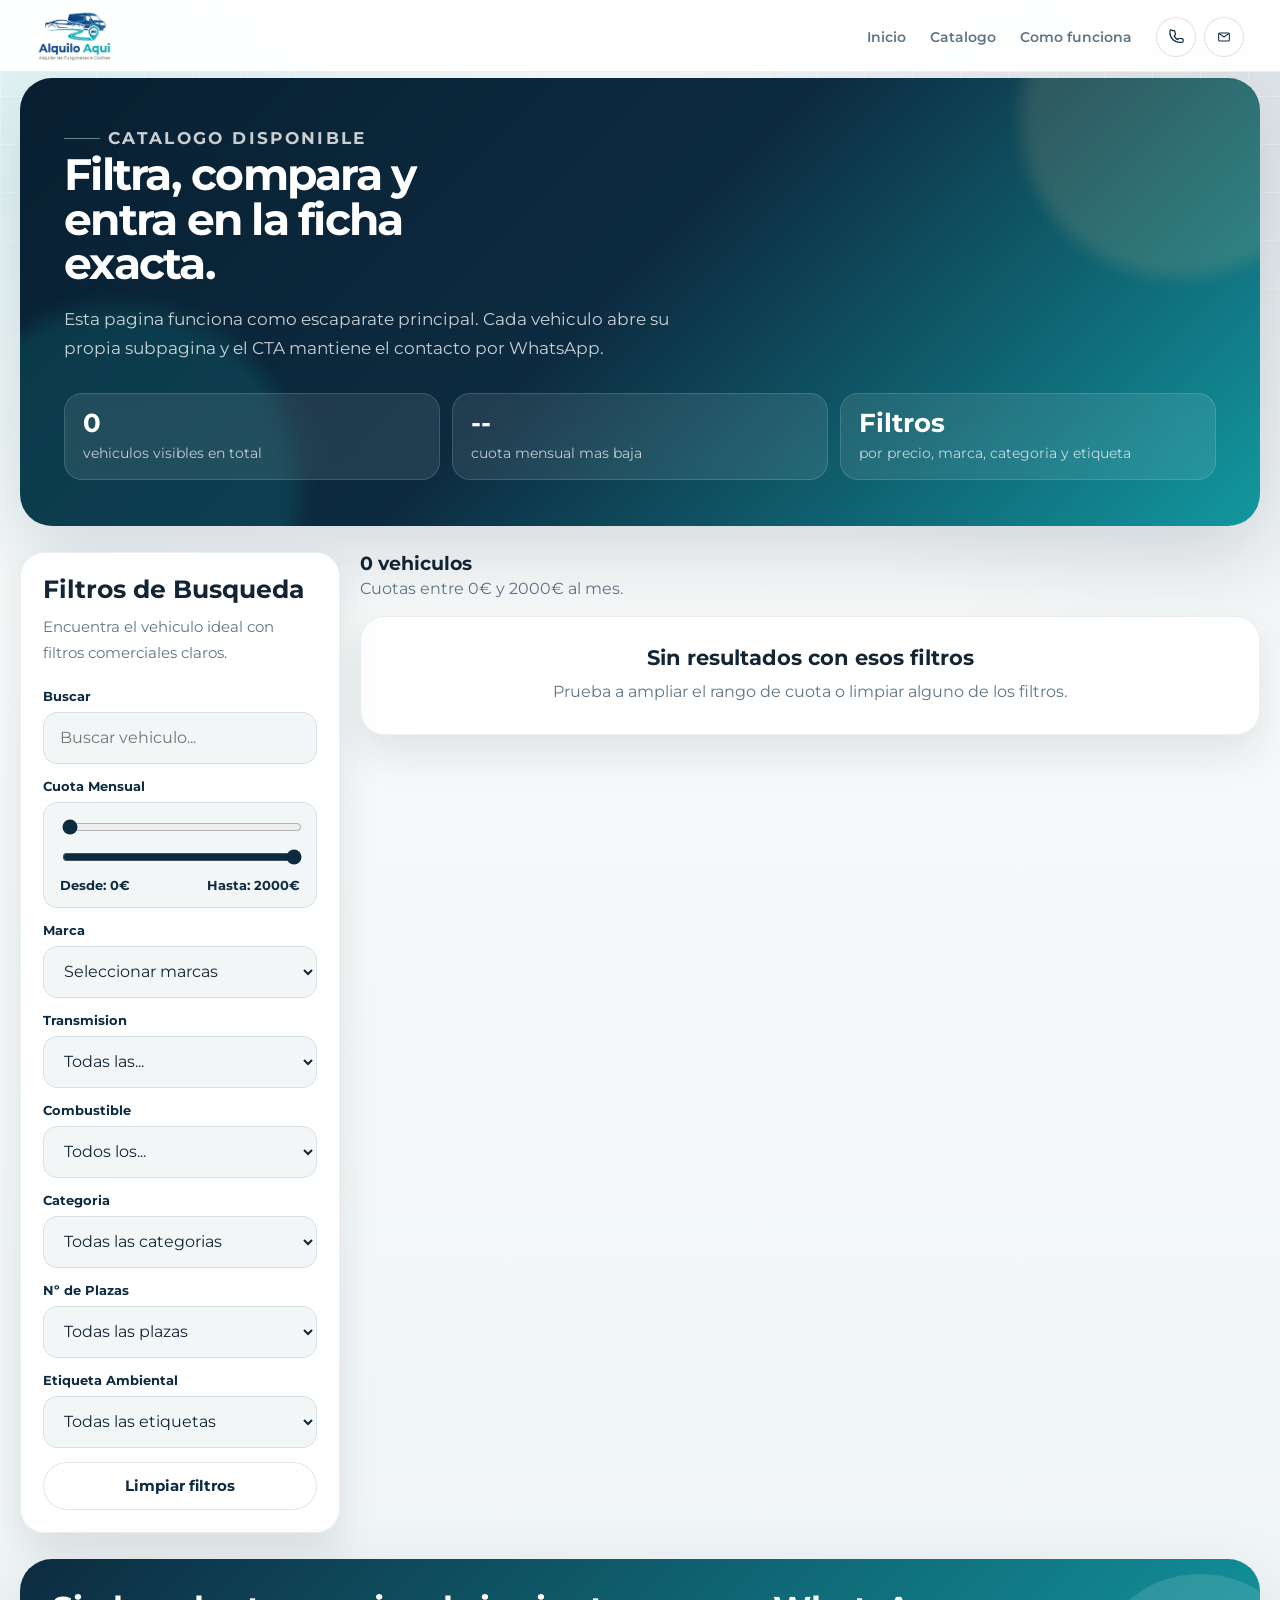
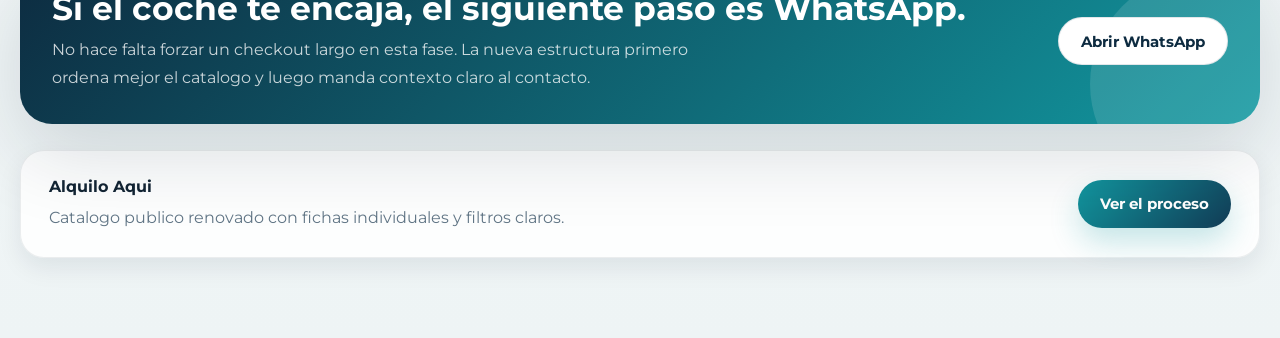
==== catalogo/index.html @ e092dba5 "Update public catalog and management filters" ====
<!DOCTYPE html>
<html lang="es">
<head>
  <meta charset="UTF-8">
  <meta name="viewport" content="width=device-width, initial-scale=1.0">
  <title>Catalogo | Alquilo Aqui</title>
  <meta
    name="description"
    content="Explora el catalogo de coches y furgonetas de Alquilo Aqui. Filtra por cuota mensual, marca, transmision, combustible, categoria, plazas y etiqueta ambiental."
  >
  <link rel="preconnect" href="https://fonts.googleapis.com">
  <link rel="preconnect" href="https://fonts.gstatic.com" crossorigin>
  <link
    href="https://fonts.googleapis.com/css2?family=Montserrat:wght@400;500;600;700;800&display=swap"
    rel="stylesheet"
  >
  <link rel="stylesheet" href="../public.css?v=20260427-model1">
  <script src="../config.js" defer></script>
  <script src="../public.js?v=20260427-model1" defer></script>
</head>
<body data-page="catalog" data-root-prefix="../">
  <div class="site-shell">
    <header class="topbar">
      <a class="brand" href="../" aria-label="Ir al inicio de Alquilo Aqui">
        <img src="../assets/logo-alquilo-aqui-transparent.png" alt="Alquilo Aqui">
      </a>

      <nav class="desktop-nav" aria-label="Navegacion principal">
        <a href="../">Inicio</a>
        <a href="../catalogo/">Catalogo</a>
        <a href="../como-funciona/">Como funciona</a>
      </nav>

      <div class="header-actions">
        <a class="icon-button" href="https://wa.me/34604982625" data-phone-generic target="_blank" rel="noreferrer" aria-label="Abrir WhatsApp">
          <svg viewBox="0 0 24 24" aria-hidden="true" fill="none">
            <path d="M7.2 3.5h2.3c.4 0 .8.3.9.7l.9 4c.1.4 0 .8-.3 1.1l-1.5 1.5a14.5 14.5 0 0 0 4.7 4.7l1.5-1.5c.3-.3.7-.4 1.1-.3l4 .9c.4.1.7.5.7.9v2.3c0 .5-.4 1-.9 1.1-.9.1-1.8.2-2.6.2C10.5 20.1 3.9 13.5 3.9 5.9c0-.9.1-1.7.2-2.6.1-.5.6-.9 1.1-.9Z" stroke="currentColor" stroke-width="1.6" stroke-linecap="round" stroke-linejoin="round"></path>
          </svg>
        </a>
        <a class="header-email" href="mailto:contacto@alquiloaqui.es" aria-label="Enviar email">
          <svg viewBox="0 0 24 24" aria-hidden="true" fill="none">
            <path d="M4 7.5A1.5 1.5 0 0 1 5.5 6h13A1.5 1.5 0 0 1 20 7.5v9A1.5 1.5 0 0 1 18.5 18h-13A1.5 1.5 0 0 1 4 16.5v-9Z" stroke="currentColor" stroke-width="1.6"></path>
            <path d="m5 7 7 5 7-5" stroke="currentColor" stroke-width="1.6" stroke-linecap="round" stroke-linejoin="round"></path>
          </svg>
        </a>
      </div>

      <button
        class="menu-toggle"
        type="button"
        data-menu-toggle
        aria-expanded="false"
        aria-controls="mobileMenu"
        aria-label="Abrir menu"
      >
        <span></span>
        <span></span>
        <span></span>
      </button>
    </header>

    <div class="mobile-nav" id="mobileMenu" data-menu-panel hidden>
      <div class="mobile-nav-panel">
        <div class="mobile-nav-head">
          <img src="../assets/logo-alquilo-aqui-transparent.png" alt="Alquilo Aqui">
          <button class="mobile-nav-close" type="button" data-menu-close aria-label="Cerrar menu">
            &times;
          </button>
        </div>
        <a href="../" data-menu-close>Inicio</a>
        <a href="../catalogo/" data-menu-close>Catalogo</a>
        <a href="../como-funciona/" data-menu-close>Como funciona</a>
        <a class="button primary" href="mailto:contacto@alquiloaqui.es">Escribir email</a>
      </div>
    </div>

    <main>
      <section class="page-hero">
        <div class="page-hero-copy">
          <p class="eyebrow">Catalogo disponible</p>
          <h1>Filtra, compara y entra en la ficha exacta.</h1>
          <p>
            Esta pagina funciona como escaparate principal. Cada vehiculo abre su
            propia subpagina y el CTA mantiene el contacto por WhatsApp.
          </p>

          <div class="page-hero-stats">
            <div class="stat-card">
              <strong data-fleet-count>0</strong>
              <span>vehiculos visibles en total</span>
            </div>
            <div class="stat-card">
              <strong data-min-price>--</strong>
              <span>cuota mensual mas baja</span>
            </div>
            <div class="stat-card">
              <strong>Filtros</strong>
              <span>por precio, marca, categoria y etiqueta</span>
            </div>
          </div>
        </div>
      </section>

      <section class="section">
        <div class="catalog-layout">
          <aside class="filter-card">
            <h2>Filtros de Busqueda</h2>
            <p>Encuentra el vehiculo ideal con filtros comerciales claros.</p>

            <form class="filter-form" onsubmit="return false;">
              <label class="field">
                <span>Buscar</span>
                <input id="catalogSearch" type="search" placeholder="Buscar vehiculo...">
              </label>

              <label class="field">
                <span>Cuota Mensual</span>
                <div class="price-range-card">
                  <input id="catalogMinPrice" type="range">
                  <input id="catalogMaxPrice" type="range">
                  <div class="price-range-values">
                    <span>Desde: <strong id="catalogMinPriceLabel">0€</strong></span>
                    <span>Hasta: <strong id="catalogMaxPriceLabel">0€</strong></span>
                  </div>
                </div>
              </label>

              <label class="field">
                <span>Marca</span>
                <select id="catalogBrand"></select>
              </label>

              <label class="field">
                <span>Transmision</span>
                <select id="catalogTransmission"></select>
              </label>

              <label class="field">
                <span>Combustible</span>
                <select id="catalogFuel"></select>
              </label>

              <label class="field">
                <span>Categoria</span>
                <select id="catalogCategory"></select>
              </label>

              <label class="field">
                <span>Nº de Plazas</span>
                <select id="catalogPassengers"></select>
              </label>

              <label class="field">
                <span>Etiqueta Ambiental</span>
                <select id="catalogEnvironmentalTag"></select>
              </label>

              <button class="button secondary full" id="catalogReset" type="button">
                Limpiar filtros
              </button>
            </form>
          </aside>

          <div>
            <div class="results-head">
              <div>
                <strong id="catalogCount">0 vehiculos</strong>
                <p id="catalogMeta">Ajusta el rango de cuota y combina filtros para afinar la busqueda.</p>
              </div>
            </div>

            <div class="vehicle-grid" id="catalogGrid" aria-live="polite"></div>

            <div class="empty-panel is-hidden" id="catalogEmpty">
              <h3>Sin resultados con esos filtros</h3>
              <p>Prueba a ampliar el rango de cuota o limpiar alguno de los filtros.</p>
            </div>
          </div>
        </div>
      </section>

      <section class="section">
        <div class="cta-banner">
          <div class="cta-banner-content">
            <div>
              <h2>Si el coche te encaja, el siguiente paso es WhatsApp.</h2>
              <p>
                No hace falta forzar un checkout largo en esta fase. La nueva estructura
                primero ordena mejor el catalogo y luego manda contexto claro al contacto.
              </p>
            </div>
            <a class="button secondary" href="https://wa.me/34604982625" data-whatsapp-generic target="_blank" rel="noreferrer">
              Abrir WhatsApp
            </a>
          </div>
        </div>
      </section>
    </main>

    <footer class="site-footer">
      <div>
        <strong>Alquilo Aqui</strong>
        <p>Catalogo publico renovado con fichas individuales y filtros claros.</p>
      </div>
      <a class="button primary" href="../como-funciona/">Ver el proceso</a>
    </footer>
  </div>
</body>
</html>
---- public.css ----
:root {
  --navy-950: #081f31;
  --navy-900: #0d2b40;
  --navy-800: #123b55;
  --teal-600: #1298a0;
  --teal-500: #17b4b2;
  --teal-100: #dbf4f3;
  --gold-300: #f0cc8f;
  --sand-100: #f6f3eb;
  --surface: #ffffff;
  --surface-muted: #f2f6f7;
  --line: #d7e1e6;
  --text: #132534;
  --muted: #607585;
  --success: #2f9f65;
  --warning: #b17c2d;
  --danger: #c5624f;
  --shadow-lg: 0 30px 80px rgba(8, 31, 49, 0.14);
  --shadow-md: 0 18px 42px rgba(8, 31, 49, 0.1);
  --shadow-sm: 0 10px 24px rgba(8, 31, 49, 0.08);
  --radius-xl: 32px;
  --radius-lg: 24px;
  --radius-md: 18px;
  --radius-sm: 14px;
  --content-width: min(1240px, calc(100% - 32px));
}

* {
  box-sizing: border-box;
}

html {
  scroll-behavior: smooth;
}

body {
  margin: 0;
  min-height: 100vh;
  font-family: "Montserrat", sans-serif;
  color: var(--text);
  background:
    radial-gradient(circle at top left, rgba(23, 180, 178, 0.14), transparent 26%),
    radial-gradient(circle at top right, rgba(18, 59, 85, 0.14), transparent 30%),
    linear-gradient(180deg, #fbfcfc 0%, #eef4f5 100%);
}

body::before {
  position: fixed;
  inset: 0;
  z-index: -1;
  background-image:
    linear-gradient(rgba(255, 255, 255, 0.55) 1px, transparent 1px),
    linear-gradient(90deg, rgba(255, 255, 255, 0.55) 1px, transparent 1px);
  background-size: 48px 48px;
  content: "";
  mask-image: linear-gradient(to bottom, rgba(0, 0, 0, 0.7), transparent 94%);
}

body.menu-open {
  overflow: hidden;
}

a {
  color: inherit;
  text-decoration: none;
}

button,
input,
select,
textarea {
  font: inherit;
}

button {
  border: 0;
  cursor: pointer;
}

img {
  display: block;
  max-width: 100%;
}

.is-hidden,
[hidden] {
  display: none !important;
}

.sr-only {
  position: absolute;
  width: 1px;
  height: 1px;
  padding: 0;
  margin: -1px;
  overflow: hidden;
  clip: rect(0, 0, 0, 0);
  white-space: nowrap;
  border: 0;
}

.site-shell {
  width: var(--content-width);
  margin: 0 auto;
  padding: 78px 0 80px;
}

.topbar {
  position: fixed;
  top: 0;
  left: 0;
  right: 0;
  z-index: 30;
  display: flex;
  align-items: center;
  justify-content: space-between;
  gap: 14px;
  width: 100%;
  margin: 0;
  padding: 10px max(16px, calc((100vw - 1240px) / 2 + 16px)) 8px;
  border-bottom: 1px solid rgba(19, 37, 52, 0.08);
  border-radius: 0;
  background: rgba(255, 255, 255, 0.96);
  box-shadow: none;
  backdrop-filter: blur(10px);
  -webkit-backdrop-filter: blur(10px);
}

.brand {
  display: inline-flex;
  align-items: center;
  min-width: 0;
}

.brand img {
  width: clamp(74px, 6vw, 86px);
  height: auto;
}

.desktop-nav {
  display: flex;
  align-items: center;
  gap: 4px;
  margin-left: auto;
}

.desktop-nav a,
.mobile-nav a {
  padding: 8px 10px;
  border-radius: 14px;
  color: var(--muted);
  font-size: 0.88rem;
  font-weight: 600;
  transition: background-color 180ms ease, color 180ms ease, transform 180ms ease;
}

.desktop-nav a:hover,
.desktop-nav a:focus-visible {
  color: var(--navy-900);
  background: transparent;
  transform: none;
}

.mobile-nav a:hover,
.mobile-nav a:focus-visible {
  color: var(--navy-900);
  background: rgba(19, 59, 85, 0.08);
  transform: translateY(-1px);
}

.header-actions {
  display: flex;
  align-items: center;
  gap: 8px;
}

.topbar .button {
  min-height: 40px;
  padding: 0 16px;
  font-size: 0.88rem;
}

.icon-button,
.header-email {
  display: inline-flex;
  align-items: center;
  justify-content: center;
  min-height: 40px;
  border: 1px solid rgba(19, 37, 52, 0.12);
  border-radius: 999px;
  color: var(--navy-900);
  background: #ffffff;
  transition: transform 180ms ease, border-color 180ms ease, background-color 180ms ease;
}

.icon-button:hover,
.icon-button:focus-visible,
.header-email:hover,
.header-email:focus-visible {
  transform: translateY(-1px);
  border-color: rgba(19, 37, 52, 0.18);
}

.icon-button {
  width: 40px;
  min-width: 40px;
  padding: 0;
}

.icon-button svg {
  width: 18px;
  height: 18px;
}

.header-email {
  width: 40px;
  min-width: 40px;
  padding: 0;
}

.header-email svg {
  width: 16px;
  height: 16px;
  flex-shrink: 0;
}

.menu-toggle {
  display: none;
  align-items: center;
  justify-content: center;
  width: 50px;
  height: 50px;
  border: 1px solid rgba(19, 37, 52, 0.12);
  border-radius: 14px;
  background: #ffffff;
  color: #ffffff;
  box-shadow: none;
}

.menu-toggle span {
  display: block;
  width: 18px;
  height: 2px;
  margin: 2px 0;
  border-radius: 999px;
  background: var(--navy-900);
}

.mobile-nav {
  position: fixed;
  inset: 0;
  z-index: 50;
  background: rgba(8, 31, 49, 0.45);
}

.mobile-nav-panel {
  display: grid;
  align-content: start;
  gap: 16px;
  width: min(360px, calc(100% - 20px));
  height: 100%;
  margin-left: auto;
  padding: 24px;
  background: linear-gradient(180deg, #ffffff 0%, #edf5f6 100%);
  box-shadow: -28px 0 60px rgba(8, 31, 49, 0.18);
}

.mobile-nav-head {
  display: flex;
  align-items: center;
  justify-content: space-between;
  gap: 12px;
}

.mobile-nav-head img {
  width: min(180px, 100%);
}

.mobile-nav-close {
  width: 44px;
  height: 44px;
  border-radius: 50%;
  background: rgba(18, 59, 85, 0.08);
  font-size: 1.35rem;
}

.button {
  display: inline-flex;
  align-items: center;
  justify-content: center;
  gap: 10px;
  min-height: 48px;
  padding: 0 22px;
  border-radius: 999px;
  font-size: 0.95rem;
  font-weight: 700;
  transition: transform 180ms ease, box-shadow 180ms ease, background-color 180ms ease, border-color 180ms ease;
}

.button:hover,
.button:focus-visible {
  transform: translateY(-1px);
}

.button.primary {
  color: #ffffff;
  background: linear-gradient(135deg, var(--teal-600), var(--navy-800));
  box-shadow: 0 14px 30px rgba(18, 152, 160, 0.24);
}

.button.secondary {
  color: var(--navy-900);
  border: 1px solid rgba(18, 59, 85, 0.12);
  background: #ffffff;
}

.button.ghost {
  color: var(--navy-900);
  background: rgba(18, 59, 85, 0.06);
}

.button.full {
  width: 100%;
}

.home-intro,
.home-showcase,
.home-available,
.home-how {
  margin-top: 24px;
}

.home-intro {
  overflow: hidden;
  border-radius: 34px;
  background: linear-gradient(180deg, #0d446b 0%, #13779f 100%);
  box-shadow: var(--shadow-lg);
}

.home-intro-inner {
  display: grid;
  justify-items: center;
  gap: 18px;
  padding: 54px 28px 48px;
  text-align: center;
}

.home-intro-badge,
.home-intro-pill,
.home-showcase-price span,
.home-showcase-price small,
.home-available-summary span,
.home-available-card-price span,
.home-available-card-badge,
.home-available-card-type {
  display: inline-flex;
  align-items: center;
  justify-content: center;
  border-radius: 999px;
  font-weight: 700;
}

.home-intro-badge {
  min-height: 34px;
  padding: 0 14px;
  color: rgba(255, 255, 255, 0.94);
  font-size: 0.88rem;
  background: rgba(255, 255, 255, 0.12);
  border: 1px solid rgba(255, 255, 255, 0.16);
}

.home-intro h1 {
  max-width: 14ch;
  margin: 0;
  color: #ffffff;
  font-size: clamp(2.9rem, 5vw, 4.85rem);
  line-height: 0.98;
  letter-spacing: -0.05em;
}

.home-intro h1 span {
  display: block;
  color: #15add6;
}

.home-intro-pills {
  display: flex;
  flex-wrap: wrap;
  justify-content: center;
  gap: 12px;
}

.home-intro-pill {
  min-height: 38px;
  padding: 0 16px;
  color: rgba(255, 255, 255, 0.92);
  font-size: 0.88rem;
  background: rgba(255, 255, 255, 0.08);
  border: 1px solid rgba(255, 255, 255, 0.14);
}

.home-intro p {
  max-width: 64ch;
  margin: 0;
  color: rgba(255, 255, 255, 0.84);
  line-height: 1.7;
}

.home-showcase {
  position: relative;
  overflow: hidden;
  padding: 44px 70px 34px;
  border-radius: 34px;
  background: linear-gradient(180deg, #0f6689 0%, #1794bf 100%);
  box-shadow: var(--shadow-lg);
}

.home-showcase-track {
  display: grid;
  grid-template-columns: repeat(5, minmax(0, 1fr));
  align-items: end;
  gap: 18px;
}

.home-showcase-slide {
  display: grid;
  justify-items: center;
  gap: 12px;
  padding: 0;
  color: rgba(255, 255, 255, 0.56);
  background: transparent;
  transition: transform 220ms ease, opacity 220ms ease, color 220ms ease, filter 220ms ease;
}

.home-showcase-slide img {
  width: min(100%, 220px);
  height: 120px;
  object-fit: contain;
  filter: drop-shadow(0 16px 18px rgba(8, 31, 49, 0.26));
}

.home-showcase-slide.is-active {
  color: #ffffff;
  transform: translateY(10px) scale(1.08);
}

.home-showcase-slide:not(.is-active) {
  opacity: 0.72;
}

.home-showcase-slide.is-dim {
  opacity: 0.4;
}

.home-showcase-name {
  font-size: 0.92rem;
  font-weight: 700;
  text-align: center;
}

.home-showcase-meta {
  display: grid;
  justify-items: center;
  gap: 14px;
  margin-top: 18px;
  text-align: center;
}

.home-showcase-meta h2 {
  margin: 0;
  color: #ffffff;
  font-size: clamp(1.9rem, 3vw, 3rem);
  line-height: 1.04;
  letter-spacing: -0.04em;
}

.home-showcase-price {
  display: inline-flex;
  align-items: baseline;
  gap: 10px;
  padding: 8px 18px;
  border-radius: 999px;
  color: #ffffff;
  background: rgba(255, 255, 255, 0.14);
}

.home-showcase-price span,
.home-showcase-price small {
  color: rgba(255, 255, 255, 0.76);
  font-size: 0.92rem;
}

.home-showcase-price strong {
  color: #ffffff;
  font-size: clamp(1.8rem, 3vw, 2.7rem);
  line-height: 1;
  letter-spacing: -0.04em;
}

.home-showcase-dots {
  display: flex;
  gap: 8px;
}

.home-showcase-dots span {
  width: 8px;
  height: 8px;
  border-radius: 50%;
  background: rgba(255, 255, 255, 0.34);
}

.home-showcase-dots span.is-active {
  width: 24px;
  border-radius: 999px;
  background: rgba(255, 255, 255, 0.96);
}

.home-showcase-actions {
  display: flex;
  justify-content: center;
  gap: 12px;
  margin-top: 24px;
}

.home-carousel-arrow,
.home-mini-arrow {
  display: inline-flex;
  align-items: center;
  justify-content: center;
  width: 50px;
  height: 50px;
  border: 1px solid rgba(255, 255, 255, 0.22);
  border-radius: 50%;
  color: #ffffff;
  font-size: 1.9rem;
  line-height: 1;
  background: rgba(255, 255, 255, 0.1);
  transition: transform 180ms ease, background-color 180ms ease, border-color 180ms ease;
}

.home-carousel-arrow:hover,
.home-carousel-arrow:focus-visible,
.home-mini-arrow:hover,
.home-mini-arrow:focus-visible {
  transform: translateY(-1px);
  background: rgba(255, 255, 255, 0.18);
}

.home-carousel-arrow {
  position: absolute;
  top: 50%;
  z-index: 2;
  transform: translateY(-50%);
}

.home-carousel-arrow.prev {
  left: 20px;
}

.home-carousel-arrow.next {
  right: 20px;
}

.home-available {
  padding: 18px 0 10px;
}

.home-section-head {
  display: grid;
  justify-items: center;
  gap: 10px;
  margin-bottom: 22px;
  text-align: center;
}

.home-section-head h2 {
  margin: 0;
  color: var(--navy-900);
  font-size: clamp(2rem, 3.4vw, 3.2rem);
  line-height: 1.05;
  letter-spacing: -0.04em;
}

.home-section-head p {
  margin: 0;
  color: var(--muted);
  line-height: 1.7;
}

.home-section-kicker {
  color: var(--teal-600);
  font-size: 0.82rem;
  font-weight: 800;
  letter-spacing: 0.14em;
  text-transform: uppercase;
}

.home-available-toolbar {
  display: flex;
  align-items: center;
  justify-content: space-between;
  gap: 18px;
  margin-bottom: 18px;
}

.home-available-summary {
  display: flex;
  flex-wrap: wrap;
  gap: 10px;
}

.home-available-summary span {
  gap: 5px;
  min-height: 36px;
  padding: 0 14px;
  color: var(--navy-900);
  font-size: 0.86rem;
  background: #edf5f9;
}

.home-available-summary em {
  font-style: normal;
}

.home-available-controls {
  display: flex;
  gap: 10px;
}

.home-mini-arrow {
  width: 42px;
  height: 42px;
  color: var(--navy-900);
  background: #ffffff;
  border-color: rgba(19, 37, 52, 0.12);
}

.home-available-track {
  display: grid;
  grid-auto-flow: column;
  grid-auto-columns: minmax(240px, 240px);
  gap: 16px;
  overflow-x: auto;
  padding-bottom: 8px;
  scrollbar-width: none;
  scroll-snap-type: x proximity;
}

.home-available-track::-webkit-scrollbar {
  display: none;
}

.home-available-card {
  position: relative;
  display: grid;
  gap: 14px;
  padding: 16px;
  border: 1px solid rgba(19, 37, 52, 0.12);
  border-radius: 18px;
  background: #ffffff;
  box-shadow: var(--shadow-sm);
  scroll-snap-align: start;
}

.home-available-card-media {
  position: relative;
  overflow: hidden;
  aspect-ratio: 16 / 10;
  border-radius: 16px;
  background: linear-gradient(180deg, #f7fafc 0%, #edf4f8 100%);
}

.home-available-card-media img {
  width: 100%;
  height: 100%;
  object-fit: contain;
}

.home-available-card-badge {
  position: absolute;
  top: 12px;
  left: 12px;
  min-height: 28px;
  padding: 0 10px;
  color: #17904a;
  font-size: 0.72rem;
  background: #d8f7df;
}

.home-available-card-price {
  position: absolute;
  top: 12px;
  right: 12px;
  display: grid;
  justify-items: center;
  min-width: 72px;
  padding: 10px 8px;
  border-radius: 14px;
  color: #ffffff;
  background: #0f8fc4;
}

.home-available-card-price span {
  color: rgba(255, 255, 255, 0.8);
  font-size: 0.68rem;
}

.home-available-card-price strong {
  font-size: 1.35rem;
  line-height: 1.05;
}

.home-available-card-head {
  display: flex;
  align-items: center;
  justify-content: space-between;
  gap: 12px;
}

.home-available-card-type {
  min-height: 24px;
  padding: 0 10px;
  color: var(--navy-900);
  font-size: 0.72rem;
  background: #edf5ff;
}

.home-available-card h3 {
  margin: 0;
  font-size: 1.22rem;
  line-height: 1.2;
}

.home-available-cta,
.home-how-cta {
  display: flex;
  justify-content: center;
  margin-top: 22px;
}

.home-how {
  padding: 48px 26px;
  border-radius: 34px;
  background: #edf5fb;
}

.home-how-grid {
  display: grid;
  grid-template-columns: repeat(4, minmax(0, 1fr));
  gap: 16px;
}

.home-how-card {
  position: relative;
  display: grid;
  gap: 14px;
  padding: 22px;
  border: 1px solid rgba(19, 37, 52, 0.08);
  border-radius: 20px;
  background: #ffffff;
  box-shadow: var(--shadow-sm);
}

.home-how-icon {
  display: inline-flex;
  align-items: center;
  justify-content: center;
  width: 44px;
  height: 44px;
  border-radius: 14px;
  color: #ffffff;
  font-size: 0.84rem;
  font-weight: 800;
  background: linear-gradient(135deg, var(--teal-600), var(--navy-800));
}

.home-how-card h3 {
  margin: 0;
  color: var(--navy-900);
  font-size: 1.22rem;
  line-height: 1.24;
}

.home-how-card p {
  margin: 0;
  color: var(--muted);
  line-height: 1.7;
}

.hero-section,
.page-hero {
  position: relative;
  overflow: hidden;
  border-radius: var(--radius-xl);
  background: linear-gradient(135deg, var(--navy-950) 0%, var(--navy-900) 48%, var(--teal-600) 100%);
  box-shadow: var(--shadow-lg);
}

.hero-section::before,
.page-hero::before {
  position: absolute;
  top: -120px;
  right: -80px;
  width: 320px;
  height: 320px;
  border-radius: 50%;
  background: rgba(240, 204, 143, 0.14);
  filter: blur(8px);
  content: "";
}

.hero-section::after,
.page-hero::after {
  position: absolute;
  bottom: -140px;
  left: -80px;
  width: 360px;
  height: 360px;
  border-radius: 50%;
  background: rgba(23, 180, 178, 0.16);
  filter: blur(10px);
  content: "";
}

.hero-section {
  display: grid;
  grid-template-columns: minmax(0, 1.1fr) minmax(320px, 430px);
  gap: 28px;
  padding: 56px;
}

.page-hero {
  padding: 46px 44px;
  margin-bottom: 26px;
}

.hero-copy,
.page-hero-copy,
.finder-card {
  position: relative;
  z-index: 1;
}

.eyebrow {
  display: inline-flex;
  align-items: center;
  gap: 8px;
  margin: 0 0 18px;
  color: rgba(255, 255, 255, 0.82);
  font-size: 0.82rem;
  font-weight: 700;
  letter-spacing: 0.14em;
  text-transform: uppercase;
}

.eyebrow::before {
  width: 36px;
  height: 1px;
  background: rgba(255, 255, 255, 0.42);
  content: "";
}

.hero-copy h1,
.page-hero h1 {
  margin: 0 0 18px;
  color: #ffffff;
  font-size: clamp(2.4rem, 4vw, 4.4rem);
  line-height: 1.02;
  letter-spacing: -0.04em;
}

.page-hero h1 {
  max-width: 12ch;
  font-size: clamp(2.2rem, 3.4vw, 3.6rem);
}

.hero-copy p,
.page-hero p {
  margin: 0;
  max-width: 58ch;
  color: rgba(255, 255, 255, 0.78);
  font-size: 1.05rem;
  line-height: 1.75;
}

.hero-actions {
  display: flex;
  flex-wrap: wrap;
  gap: 12px;
  margin: 30px 0 28px;
}

.hero-stats,
.page-hero-stats {
  display: grid;
  grid-template-columns: repeat(3, minmax(0, 1fr));
  gap: 12px;
  margin-top: 30px;
}

.stat-card {
  padding: 16px 18px;
  border: 1px solid rgba(255, 255, 255, 0.14);
  border-radius: var(--radius-md);
  background: rgba(255, 255, 255, 0.09);
  backdrop-filter: blur(12px);
  -webkit-backdrop-filter: blur(12px);
}

.stat-card strong {
  display: block;
  margin-bottom: 6px;
  color: #ffffff;
  font-size: 1.65rem;
  line-height: 1;
}

.stat-card span {
  color: rgba(255, 255, 255, 0.72);
  font-size: 0.85rem;
  line-height: 1.5;
}

.finder-card,
.filter-card,
.surface-block,
.value-card,
.timeline-card,
.faq-card,
.detail-card,
.empty-panel {
  border: 1px solid rgba(19, 37, 52, 0.08);
  border-radius: var(--radius-lg);
  background: rgba(255, 255, 255, 0.96);
  box-shadow: var(--shadow-md);
}

.finder-card {
  padding: 28px;
  align-self: start;
}

.finder-card h2,
.filter-card h2 {
  margin: 0 0 10px;
  font-size: 1.55rem;
  line-height: 1.15;
}

.finder-card p,
.filter-card p {
  margin: 0 0 22px;
  color: var(--muted);
  font-size: 0.96rem;
  line-height: 1.7;
}

.finder-form,
.filter-form {
  display: grid;
  gap: 14px;
}

.form-grid {
  display: grid;
  grid-template-columns: repeat(2, minmax(0, 1fr));
  gap: 14px;
}

.field {
  display: grid;
  gap: 8px;
}

.field span {
  color: var(--navy-900);
  font-size: 0.84rem;
  font-weight: 700;
}

.field input,
.field select,
.field textarea {
  width: 100%;
  min-height: 52px;
  padding: 14px 16px;
  border: 1px solid var(--line);
  border-radius: var(--radius-sm);
  color: var(--text);
  background: var(--surface-muted);
  outline: none;
  transition: border-color 180ms ease, background-color 180ms ease, box-shadow 180ms ease;
}

.field textarea {
  min-height: 120px;
  resize: vertical;
}

.price-range-card {
  display: grid;
  gap: 10px;
  padding: 14px 16px;
  border: 1px solid var(--line);
  border-radius: var(--radius-sm);
  background: var(--surface-muted);
}

.price-range-card input[type="range"] {
  width: 100%;
  min-height: auto;
  padding: 0;
  border: 0;
  border-radius: 0;
  background: transparent;
  box-shadow: none;
  accent-color: var(--navy-900);
}

.price-range-values {
  display: flex;
  justify-content: space-between;
  gap: 12px;
  color: var(--muted);
  font-size: 0.88rem;
}

.price-range-values strong {
  color: var(--navy-900);
}

.field input:focus,
.field select:focus,
.field textarea:focus {
  border-color: rgba(18, 152, 160, 0.46);
  background: #ffffff;
  box-shadow: 0 0 0 4px rgba(23, 180, 178, 0.12);
}

.helper-list,
.check-list,
.feature-pills,
.spec-list,
.availability-list {
  margin: 0;
  padding: 0;
  list-style: none;
}

.check-list {
  display: grid;
  gap: 12px;
  margin-top: 18px;
}

.check-list li {
  position: relative;
  padding-left: 22px;
  color: var(--muted);
  font-size: 0.92rem;
  line-height: 1.65;
}

.check-list li::before {
  position: absolute;
  top: 0.3rem;
  left: 0;
  width: 10px;
  height: 10px;
  border-radius: 50%;
  background: linear-gradient(135deg, var(--teal-500), var(--gold-300));
  content: "";
}

.section {
  margin-top: 26px;
}

.section-head {
  display: flex;
  align-items: end;
  justify-content: space-between;
  gap: 18px;
  margin-bottom: 18px;
}

.section-head h2 {
  margin: 8px 0 0;
  font-size: clamp(1.8rem, 2.4vw, 2.9rem);
  line-height: 1.04;
  letter-spacing: -0.03em;
}

.section-head p {
  max-width: 60ch;
  margin: 0;
  color: var(--muted);
  line-height: 1.75;
}

.section-kicker {
  color: var(--teal-600);
  font-size: 0.82rem;
  font-weight: 800;
  letter-spacing: 0.14em;
  text-transform: uppercase;
}

.brand-strip,
.metrics-bar {
  display: grid;
  grid-template-columns: repeat(4, minmax(0, 1fr));
  gap: 12px;
}

.brand-pill,
.metric-pill {
  padding: 16px 18px;
  border: 1px solid rgba(18, 59, 85, 0.08);
  border-radius: var(--radius-md);
  background: rgba(255, 255, 255, 0.78);
  box-shadow: var(--shadow-sm);
  color: var(--navy-900);
  font-weight: 700;
}

.metric-pill {
  background: linear-gradient(180deg, #ffffff 0%, #f2f7f7 100%);
}

.metric-pill strong {
  display: block;
  margin-bottom: 4px;
  font-size: 1.35rem;
}

.metric-pill span {
  color: var(--muted);
  font-size: 0.88rem;
  font-weight: 600;
}

.surface-block {
  padding: 26px;
}

.value-grid,
.timeline-grid,
.faq-grid,
.detail-grid {
  display: grid;
  grid-template-columns: repeat(3, minmax(0, 1fr));
  gap: 16px;
}

.value-card,
.timeline-card,
.faq-card,
.detail-card {
  padding: 24px;
}

.value-card h3,
.timeline-card h3,
.faq-card h3,
.detail-card h3,
.detail-card h2 {
  margin: 0 0 10px;
  font-size: 1.22rem;
  line-height: 1.2;
}

.value-card p,
.timeline-card p,
.faq-card p,
.detail-card p {
  margin: 0;
  color: var(--muted);
  line-height: 1.75;
}

.value-index,
.timeline-step {
  display: inline-flex;
  align-items: center;
  justify-content: center;
  width: 44px;
  height: 44px;
  margin-bottom: 18px;
  border-radius: 50%;
  color: #ffffff;
  font-size: 0.9rem;
  font-weight: 800;
  background: linear-gradient(135deg, var(--teal-600), var(--navy-800));
}

.vehicle-grid {
  display: grid;
  grid-template-columns: repeat(3, minmax(0, 1fr));
  gap: 18px;
}

.vehicle-card {
  display: grid;
  overflow: hidden;
  border: 1px solid rgba(19, 37, 52, 0.08);
  border-radius: var(--radius-lg);
  background: var(--surface);
  box-shadow: var(--shadow-md);
  transition: transform 180ms ease, box-shadow 180ms ease;
}

.vehicle-card:hover,
.vehicle-card:focus-within {
  transform: translateY(-3px);
  box-shadow: 0 26px 56px rgba(8, 31, 49, 0.16);
}

.vehicle-media {
  position: relative;
  aspect-ratio: 16 / 10;
  overflow: hidden;
  background:
    linear-gradient(135deg, rgba(8, 31, 49, 0.94), rgba(18, 59, 85, 0.82)),
    linear-gradient(135deg, rgba(23, 180, 178, 0.14), rgba(240, 204, 143, 0.12));
}

.vehicle-media img,
.model-main-image img {
  width: 100%;
  height: 100%;
  object-fit: cover;
}

.vehicle-media::after {
  position: absolute;
  inset: 0;
  background: linear-gradient(180deg, transparent 35%, rgba(8, 31, 49, 0.48) 100%);
  content: "";
}

.vehicle-type-badge {
  position: absolute;
  top: 16px;
  left: 16px;
  z-index: 1;
  padding: 8px 12px;
  border-radius: 999px;
  color: var(--navy-900);
  font-size: 0.78rem;
  font-weight: 800;
  letter-spacing: 0.04em;
  text-transform: uppercase;
  background: rgba(255, 255, 255, 0.9);
}

.vehicle-body {
  display: grid;
  gap: 16px;
  padding: 22px;
}

.vehicle-top {
  display: flex;
  align-items: start;
  justify-content: space-between;
  gap: 14px;
}

.vehicle-top h3 {
  margin: 6px 0 0;
  font-size: 1.28rem;
  line-height: 1.2;
}

.vehicle-top h3 a:hover,
.vehicle-top h3 a:focus-visible {
  color: var(--teal-600);
}

.vehicle-location {
  color: var(--muted);
  font-size: 0.85rem;
  font-weight: 700;
  letter-spacing: 0.04em;
  text-transform: uppercase;
}

.vehicle-price {
  flex-shrink: 0;
  color: var(--navy-900);
  font-size: 1.45rem;
  font-weight: 800;
  text-align: right;
}

.vehicle-price span {
  display: block;
  margin-top: 2px;
  color: var(--muted);
  font-size: 0.72rem;
  font-weight: 700;
  text-transform: uppercase;
}

.vehicle-summary {
  margin: 0;
  color: var(--muted);
  line-height: 1.75;
}

.spec-list {
  display: flex;
  flex-wrap: wrap;
  gap: 8px;
}

.spec-list li,
.feature-pills li {
  padding: 8px 12px;
  border-radius: 999px;
  font-size: 0.82rem;
  font-weight: 700;
}

.spec-list li {
  color: var(--navy-900);
  background: var(--sand-100);
}

.feature-pills {
  display: flex;
  flex-wrap: wrap;
  gap: 8px;
}

.feature-pills li {
  color: var(--teal-600);
  background: var(--teal-100);
}

.availability-panel {
  display: grid;
  gap: 10px;
  padding: 16px;
  border-radius: var(--radius-md);
  background: linear-gradient(180deg, #f8fbfb 0%, #eef5f6 100%);
}

.availability-badge {
  display: inline-flex;
  align-items: center;
  width: fit-content;
  padding: 7px 12px;
  border-radius: 999px;
  font-size: 0.76rem;
  font-weight: 800;
  letter-spacing: 0.08em;
  text-transform: uppercase;
}

.availability-badge.available {
  color: var(--success);
  background: rgba(47, 159, 101, 0.12);
}

.availability-badge.busy {
  color: var(--warning);
  background: rgba(177, 124, 45, 0.14);
}

.availability-badge.alert {
  color: var(--danger);
  background: rgba(197, 98, 79, 0.14);
}

.availability-copy {
  margin: 0;
  color: var(--muted);
  font-size: 0.9rem;
  line-height: 1.65;
}

.vehicle-actions {
  display: flex;
  flex-wrap: wrap;
  gap: 10px;
}

.catalog-layout {
  display: grid;
  grid-template-columns: minmax(260px, 320px) minmax(0, 1fr);
  gap: 20px;
}

.filter-card {
  position: sticky;
  top: 106px;
  align-self: start;
  padding: 22px;
}

.results-head {
  display: flex;
  align-items: center;
  justify-content: space-between;
  gap: 16px;
  margin-bottom: 18px;
}

.results-head strong {
  display: block;
  margin-bottom: 4px;
  font-size: 1.16rem;
}

.results-head p {
  margin: 0;
  color: var(--muted);
}

.empty-panel {
  padding: 28px;
  text-align: center;
}

.empty-panel h3 {
  margin: 0 0 8px;
  font-size: 1.3rem;
}

.empty-panel p {
  margin: 0;
  color: var(--muted);
  line-height: 1.75;
}

.breadcrumb {
  display: flex;
  flex-wrap: wrap;
  gap: 10px;
  margin-bottom: 18px;
  color: rgba(255, 255, 255, 0.74);
  font-size: 0.86rem;
  font-weight: 700;
}

.breadcrumb a:hover,
.breadcrumb a:focus-visible {
  color: #ffffff;
}

.model-layout {
  display: grid;
  grid-template-columns: minmax(0, 1.2fr) minmax(320px, 400px);
  gap: 22px;
}

.model-gallery,
.model-summary-card {
  border: 1px solid rgba(19, 37, 52, 0.08);
  border-radius: var(--radius-lg);
  background: #ffffff;
  box-shadow: var(--shadow-md);
}

.model-gallery {
  padding: 18px;
}

.model-main-image {
  overflow: hidden;
  aspect-ratio: 16 / 10;
  border-radius: var(--radius-md);
  background:
    linear-gradient(135deg, rgba(8, 31, 49, 0.94), rgba(18, 59, 85, 0.82)),
    linear-gradient(135deg, rgba(23, 180, 178, 0.14), rgba(240, 204, 143, 0.12));
}

.model-thumb-strip {
  display: grid;
  grid-template-columns: repeat(auto-fit, minmax(84px, 1fr));
  gap: 10px;
  margin-top: 14px;
}

.model-thumb {
  overflow: hidden;
  aspect-ratio: 1;
  padding: 0;
  border: 2px solid transparent;
  border-radius: 16px;
  background: #dfe8ec;
  transition: border-color 180ms ease, transform 180ms ease;
}

.model-thumb.is-active {
  border-color: var(--teal-500);
}

.model-thumb:hover,
.model-thumb:focus-visible {
  transform: translateY(-2px);
}

.model-thumb img {
  width: 100%;
  height: 100%;
  object-fit: cover;
}

.model-summary-card {
  position: sticky;
  top: 106px;
  display: grid;
  gap: 18px;
  align-self: start;
  padding: 24px;
}

.model-summary-card .eyebrow {
  margin-bottom: 0;
  color: var(--teal-600);
}

.model-summary-card .eyebrow::before {
  background: rgba(18, 152, 160, 0.3);
}

.model-summary-card h1 {
  margin: 0;
  font-size: clamp(2rem, 3vw, 3rem);
  line-height: 1.02;
  letter-spacing: -0.04em;
}

.model-summary-card p {
  margin: 0;
  color: var(--muted);
  line-height: 1.75;
}

.model-price {
  color: var(--navy-900);
  font-size: 2rem;
  font-weight: 800;
}

.model-price span {
  color: var(--muted);
  font-size: 0.9rem;
  font-weight: 700;
}

.detail-grid {
  margin-top: 22px;
}

.detail-list,
.availability-list {
  display: grid;
  gap: 12px;
  margin: 0;
  padding: 0;
  list-style: none;
}

.detail-list li,
.availability-list li {
  padding: 14px 16px;
  border-radius: var(--radius-sm);
  color: var(--navy-900);
  font-weight: 600;
  background: var(--surface-muted);
}

.availability-list small {
  display: block;
  margin-top: 6px;
  color: var(--muted);
  font-size: 0.82rem;
  font-weight: 600;
}

body[data-page="model"] .page-hero,
body[data-page="model"] .surface-block {
  display: none;
}

body[data-page="model"] #modelView.section {
  margin-top: 0;
}

.vehicle-detail-page {
  display: grid;
  grid-template-columns: minmax(0, 1.08fr) minmax(360px, 430px);
  gap: 22px;
  align-items: start;
}

.vehicle-detail-left,
.vehicle-quote-panel {
  border: 1px solid rgba(19, 37, 52, 0.08);
  border-radius: var(--radius-lg);
  background: #ffffff;
  box-shadow: var(--shadow-md);
}

.vehicle-detail-left {
  padding: 28px;
}

.vehicle-detail-header {
  display: grid;
  gap: 12px;
  margin-bottom: 20px;
}

.vehicle-detail-header h1 {
  margin: 0;
  color: var(--navy-900);
  font-size: clamp(2.2rem, 4vw, 3.4rem);
  line-height: 1.02;
  letter-spacing: -0.04em;
}

.vehicle-detail-badges {
  display: flex;
  flex-wrap: wrap;
  gap: 10px;
}

.vehicle-detail-pill {
  display: inline-flex;
  align-items: center;
  justify-content: center;
  min-height: 32px;
  padding: 0 12px;
  border-radius: 999px;
  color: var(--muted);
  font-size: 0.8rem;
  font-weight: 700;
  background: #edf3f7;
}

.vehicle-detail-pill-primary {
  color: #ffffff;
  background: var(--navy-800);
}

.vehicle-detail-stage {
  position: relative;
  overflow: hidden;
  aspect-ratio: 16 / 10;
  border-radius: 22px;
  background: linear-gradient(180deg, #fbfcfd 0%, #edf4f7 100%);
}

.vehicle-detail-stage img {
  width: 100%;
  height: 100%;
  padding: 24px;
  object-fit: contain;
}

.vehicle-detail-stage-count {
  position: absolute;
  right: 16px;
  bottom: 16px;
  min-height: 34px;
  padding: 0 12px;
  border-radius: 999px;
  color: #ffffff;
  font-size: 0.82rem;
  font-weight: 800;
  background: rgba(19, 37, 52, 0.62);
}

.vehicle-detail-thumb-strip {
  display: flex;
  gap: 10px;
  margin-top: 14px;
  overflow-x: auto;
  padding-bottom: 4px;
  scrollbar-width: none;
}

.vehicle-detail-thumb-strip::-webkit-scrollbar {
  display: none;
}

.vehicle-detail-thumb {
  flex: 0 0 84px;
  aspect-ratio: 1;
  padding: 4px;
  border: 1px solid transparent;
  border-radius: 18px;
  background: #f3f7f9;
  transition: border-color 180ms ease, transform 180ms ease, box-shadow 180ms ease;
}

.vehicle-detail-thumb.is-active {
  border-color: #0f8fc4;
  box-shadow: inset 0 0 0 1px rgba(15, 143, 196, 0.18);
}

.vehicle-detail-thumb:hover,
.vehicle-detail-thumb:focus-visible {
  transform: translateY(-1px);
}

.vehicle-detail-thumb img {
  width: 100%;
  height: 100%;
  border-radius: 14px;
  object-fit: cover;
}

.vehicle-detail-specs {
  display: grid;
  grid-template-columns: repeat(2, minmax(0, 1fr));
  gap: 14px;
  margin-top: 20px;
}

.vehicle-detail-spec-card {
  display: grid;
  gap: 6px;
  padding: 18px;
  border: 1px solid var(--line);
  border-radius: 18px;
  background: #ffffff;
}

.vehicle-detail-spec-card span {
  color: var(--muted);
  font-size: 0.76rem;
  font-weight: 700;
  letter-spacing: 0.08em;
  text-transform: uppercase;
}

.vehicle-detail-spec-card strong {
  color: var(--navy-900);
  font-size: 1rem;
  line-height: 1.2;
}

.vehicle-detail-description {
  display: grid;
  gap: 16px;
  margin-top: 20px;
}

.vehicle-detail-description p {
  margin: 0;
  color: var(--muted);
  line-height: 1.78;
}

.vehicle-detail-feature-list {
  display: flex;
  flex-wrap: wrap;
  gap: 10px;
  margin: 0;
  padding: 0;
  list-style: none;
}

.vehicle-detail-feature-list li {
  padding: 9px 13px;
  border-radius: 999px;
  color: var(--navy-900);
  font-size: 0.84rem;
  font-weight: 700;
  background: #edf5ff;
}

.vehicle-quote-panel {
  position: sticky;
  top: 106px;
  display: grid;
  gap: 16px;
  align-self: start;
  padding: 20px;
}

.vehicle-quote-version-card,
.vehicle-quote-total-card,
.vehicle-quote-section {
  padding: 18px;
  border: 1px solid rgba(19, 37, 52, 0.08);
  border-radius: 20px;
  background: linear-gradient(180deg, #ffffff 0%, #f5f8fa 100%);
}

.vehicle-quote-kicker {
  margin: 0 0 12px;
  color: var(--navy-900);
  font-size: 0.92rem;
  font-weight: 700;
}

.vehicle-quote-version-top {
  display: flex;
  align-items: start;
  justify-content: space-between;
  gap: 14px;
}

.vehicle-quote-version-top strong {
  display: block;
  color: var(--navy-900);
  font-size: 1.06rem;
  line-height: 1.4;
}

.vehicle-quote-version-tags {
  display: flex;
  flex-wrap: wrap;
  gap: 8px;
  margin-top: 10px;
}

.vehicle-quote-version-tags span {
  display: inline-flex;
  align-items: center;
  min-height: 28px;
  padding: 0 10px;
  border-radius: 999px;
  color: var(--muted);
  font-size: 0.76rem;
  font-weight: 700;
  background: #edf3f7;
}

.vehicle-quote-availability-badge {
  display: inline-flex;
  align-items: center;
  justify-content: center;
  min-height: 32px;
  padding: 0 12px;
  border-radius: 999px;
  font-size: 0.78rem;
  font-weight: 800;
  white-space: nowrap;
}

.vehicle-quote-availability-badge.is-available {
  color: var(--success);
  background: rgba(47, 159, 101, 0.12);
}

.vehicle-quote-availability-badge.is-busy {
  color: var(--warning);
  background: rgba(177, 124, 45, 0.14);
}

.vehicle-quote-term-grid,
.vehicle-quote-mileage-grid,
.vehicle-quote-coverage-grid {
  display: grid;
  gap: 10px;
  margin-top: 16px;
}

.vehicle-quote-term-grid,
.vehicle-quote-mileage-grid,
.vehicle-quote-coverage-grid {
  grid-template-columns: repeat(3, minmax(0, 1fr));
}

.vehicle-quote-term-option,
.vehicle-quote-mileage-option,
.vehicle-quote-coverage-option {
  position: relative;
  display: grid;
  gap: 8px;
  align-content: start;
  min-height: 112px;
  padding: 16px;
  border: 1px solid rgba(19, 37, 52, 0.12);
  border-radius: 18px;
  color: var(--navy-900);
  text-align: left;
  background: #ffffff;
  transition: transform 180ms ease, border-color 180ms ease, box-shadow 180ms ease, background-color 180ms ease;
}

.vehicle-quote-term-option:hover,
.vehicle-quote-term-option:focus-visible,
.vehicle-quote-mileage-option:hover,
.vehicle-quote-mileage-option:focus-visible,
.vehicle-quote-coverage-option:hover,
.vehicle-quote-coverage-option:focus-visible {
  transform: translateY(-1px);
}

.vehicle-quote-term-option.is-active,
.vehicle-quote-mileage-option.is-active,
.vehicle-quote-coverage-option.is-active {
  border-color: #0f8fc4;
  box-shadow: 0 16px 30px rgba(15, 143, 196, 0.14);
}

.vehicle-quote-term-option span,
.vehicle-quote-mileage-option span,
.vehicle-quote-coverage-option span {
  color: var(--muted);
  font-size: 0.78rem;
  font-weight: 700;
  line-height: 1.5;
}

.vehicle-quote-term-option strong,
.vehicle-quote-mileage-option strong,
.vehicle-quote-coverage-option strong {
  color: var(--navy-900);
  font-size: 1.28rem;
  line-height: 1.05;
}

.vehicle-quote-mileage-option strong small {
  margin-left: 3px;
  color: var(--muted);
  font-size: 0.74rem;
  font-weight: 700;
}

.vehicle-quote-recommended {
  position: absolute;
  top: 12px;
  right: 12px;
  display: inline-flex;
  align-items: center;
  justify-content: center;
  min-height: 24px;
  padding: 0 8px;
  border-radius: 999px;
  color: #ffffff;
  font-size: 0.68rem;
  font-weight: 800;
  background: linear-gradient(135deg, var(--teal-600), var(--navy-800));
}

.vehicle-quote-coverage-name {
  padding-right: 82px;
}

.vehicle-quote-total-card {
  display: flex;
  align-items: end;
  justify-content: space-between;
  gap: 14px;
  background: linear-gradient(180deg, #e8f5fb 0%, #f4fbff 100%);
}

.vehicle-quote-total-label,
.vehicle-quote-total-subtitle {
  display: block;
}

.vehicle-quote-total-label {
  color: var(--muted);
  font-size: 0.74rem;
  font-weight: 800;
  letter-spacing: 0.08em;
  text-transform: uppercase;
}

.vehicle-quote-total-subtitle,
.vehicle-quote-total-card small {
  margin-top: 6px;
  color: #547282;
  font-size: 0.84rem;
  font-weight: 600;
}

.vehicle-quote-total-price {
  display: flex;
  align-items: end;
  gap: 4px;
  flex-shrink: 0;
}

.vehicle-quote-total-price strong {
  color: #0f8fc4;
  font-size: clamp(2rem, 4vw, 2.8rem);
  line-height: 0.94;
  letter-spacing: -0.04em;
}

.vehicle-quote-total-price span {
  color: var(--muted);
  font-size: 0.92rem;
  font-weight: 700;
}

.vehicle-quote-breakdown,
.vehicle-quote-availability-copy,
.vehicle-quote-phone-note {
  margin: 0;
  color: var(--muted);
  line-height: 1.7;
}

.vehicle-quote-section {
  display: grid;
  gap: 14px;
}

.vehicle-quote-section h2 {
  margin: 0;
  color: var(--navy-900);
  font-size: 1.04rem;
  line-height: 1.2;
}

.vehicle-quote-benefits {
  display: grid;
  gap: 10px;
  margin: 0;
  padding: 0;
  list-style: none;
}

.vehicle-quote-benefits li {
  position: relative;
  padding-left: 22px;
  color: var(--navy-900);
  font-size: 0.92rem;
  font-weight: 600;
}

.vehicle-quote-benefits li::before {
  position: absolute;
  top: 0.32rem;
  left: 0;
  width: 10px;
  height: 10px;
  border-radius: 50%;
  background: linear-gradient(135deg, var(--teal-500), var(--gold-300));
  content: "";
}

.vehicle-quote-trust {
  display: flex;
  flex-wrap: wrap;
  gap: 10px;
}

.vehicle-quote-trust span {
  display: inline-flex;
  align-items: center;
  min-height: 34px;
  padding: 0 12px;
  border-radius: 999px;
  color: var(--navy-900);
  font-size: 0.78rem;
  font-weight: 700;
  background: #edf5f9;
}

.cta-banner {
  position: relative;
  overflow: hidden;
  padding: 32px;
  border-radius: var(--radius-xl);
  color: #ffffff;
  background: linear-gradient(135deg, var(--navy-900) 0%, var(--teal-600) 100%);
  box-shadow: var(--shadow-lg);
}

.cta-banner::after {
  position: absolute;
  right: -50px;
  bottom: -70px;
  width: 220px;
  height: 220px;
  border-radius: 50%;
  background: rgba(255, 255, 255, 0.12);
  content: "";
}

.cta-banner-content {
  position: relative;
  z-index: 1;
  display: flex;
  align-items: center;
  justify-content: space-between;
  gap: 18px;
}

.cta-banner h2 {
  margin: 0 0 10px;
  font-size: clamp(1.8rem, 2.6vw, 3rem);
  line-height: 1.05;
}

.cta-banner p {
  max-width: 58ch;
  margin: 0;
  color: rgba(255, 255, 255, 0.78);
  line-height: 1.75;
}

.site-footer {
  display: flex;
  align-items: center;
  justify-content: space-between;
  gap: 18px;
  margin-top: 26px;
  padding: 26px 28px;
  border: 1px solid rgba(19, 37, 52, 0.08);
  border-radius: var(--radius-lg);
  background: rgba(255, 255, 255, 0.88);
  box-shadow: var(--shadow-sm);
}

.site-footer strong {
  display: block;
  margin-bottom: 8px;
  font-size: 1rem;
}

.site-footer p {
  margin: 0;
  color: var(--muted);
  line-height: 1.7;
}

@media (max-width: 1080px) {
  .hero-section,
  .model-layout,
  .vehicle-detail-page,
  .catalog-layout,
  .value-grid,
  .timeline-grid,
  .faq-grid,
  .detail-grid,
  .vehicle-grid {
    grid-template-columns: repeat(2, minmax(0, 1fr));
  }

  .hero-section,
  .catalog-layout {
    grid-template-columns: 1fr;
  }

  .vehicle-detail-page {
    grid-template-columns: 1fr;
  }

  .home-showcase-track,
  .home-how-grid {
    grid-template-columns: repeat(2, minmax(0, 1fr));
  }

  .filter-card,
  .model-summary-card,
  .vehicle-quote-panel {
    position: static;
  }
}

@media (max-width: 920px) {
  .topbar {
    padding: 8px 16px 7px;
  }

  .desktop-nav,
  .header-email {
    display: none;
  }

  .menu-toggle {
    display: inline-flex;
  }

  .brand-strip,
  .metrics-bar,
  .hero-stats,
  .page-hero-stats {
    grid-template-columns: repeat(2, minmax(0, 1fr));
  }

  .home-available-toolbar,
  .section-head,
  .results-head,
  .cta-banner-content,
  .site-footer {
    flex-direction: column;
    align-items: start;
  }

  .home-showcase {
    padding-left: 58px;
    padding-right: 58px;
  }

  .cta-banner-content .button,
  .site-footer .button,
  .home-showcase-actions .button {
    width: 100%;
  }
}

@media (max-width: 760px) {
  .site-shell {
    width: min(100% - 20px, 1240px);
    padding-bottom: 54px;
  }

  .hero-section,
  .page-hero,
  .surface-block,
  .cta-banner,
  .home-how,
  .finder-card,
  .filter-card,
  .value-card,
  .timeline-card,
  .faq-card,
  .detail-card,
  .site-footer {
    padding-left: 20px;
    padding-right: 20px;
  }

  .hero-section {
    padding-top: 34px;
    padding-bottom: 34px;
  }

  .home-intro-inner {
    padding: 40px 20px 36px;
  }

  .home-showcase {
    padding: 32px 20px 28px;
  }

  .page-hero {
    padding-top: 34px;
    padding-bottom: 34px;
  }

  .hero-copy h1,
  .page-hero h1,
  .model-summary-card h1 {
    max-width: none;
  }

  .hero-actions,
  .vehicle-actions,
  .home-showcase-actions,
  .form-grid,
  .value-grid,
  .timeline-grid,
  .faq-grid,
  .detail-grid,
  .vehicle-grid,
  .model-layout,
  .vehicle-detail-page,
  .vehicle-detail-specs,
  .vehicle-quote-term-grid,
  .vehicle-quote-mileage-grid,
  .vehicle-quote-coverage-grid,
  .brand-strip,
  .metrics-bar,
  .hero-stats,
  .page-hero-stats {
    grid-template-columns: 1fr;
  }

  .form-grid,
  .hero-actions,
  .home-showcase-actions,
  .vehicle-actions {
    display: grid;
  }

  .hero-actions .button,
  .home-showcase-actions .button,
  .vehicle-actions .button,
  .results-head .button {
    width: 100%;
  }

  .vehicle-top {
    flex-direction: column;
  }

  .vehicle-price {
    text-align: left;
  }

  .home-showcase-track,
  .home-how-grid {
    grid-template-columns: 1fr;
  }

  .home-showcase-slide.is-active {
    transform: none;
  }

  .vehicle-detail-left,
  .vehicle-quote-panel {
    padding-left: 20px;
    padding-right: 20px;
  }

  .home-available-track {
    grid-auto-columns: minmax(224px, 224px);
  }

  .vehicle-quote-term-grid {
    grid-template-columns: repeat(2, minmax(0, 1fr));
  }

  .vehicle-quote-mileage-grid,
  .vehicle-quote-coverage-grid {
    grid-template-columns: 1fr;
  }

  .home-carousel-arrow {
    display: none;
  }
}

@media (max-width: 540px) {
  .topbar {
    top: 0;
  }

  .brand img {
    width: 70px;
  }

  .button,
  .field input,
  .field select,
  .field textarea {
    min-height: 50px;
  }

  .hero-section,
  .page-hero,
  .home-intro,
  .home-showcase,
  .home-how {
    border-radius: 26px;
  }

  .topbar {
    gap: 12px;
  }

  .header-actions .button.primary {
    padding: 0 18px;
  }

  .icon-button,
  .header-email {
    min-height: 38px;
  }

  .vehicle-quote-total-card,
  .vehicle-quote-version-top {
    flex-direction: column;
    align-items: start;
  }

  .home-intro h1 {
    font-size: 2.45rem;
  }

  .home-available-summary {
    gap: 8px;
  }

  .home-available-summary span {
    min-height: 34px;
    padding: 0 12px;
    font-size: 0.8rem;
  }

  .home-available-track {
    grid-auto-columns: minmax(210px, 210px);
  }
}
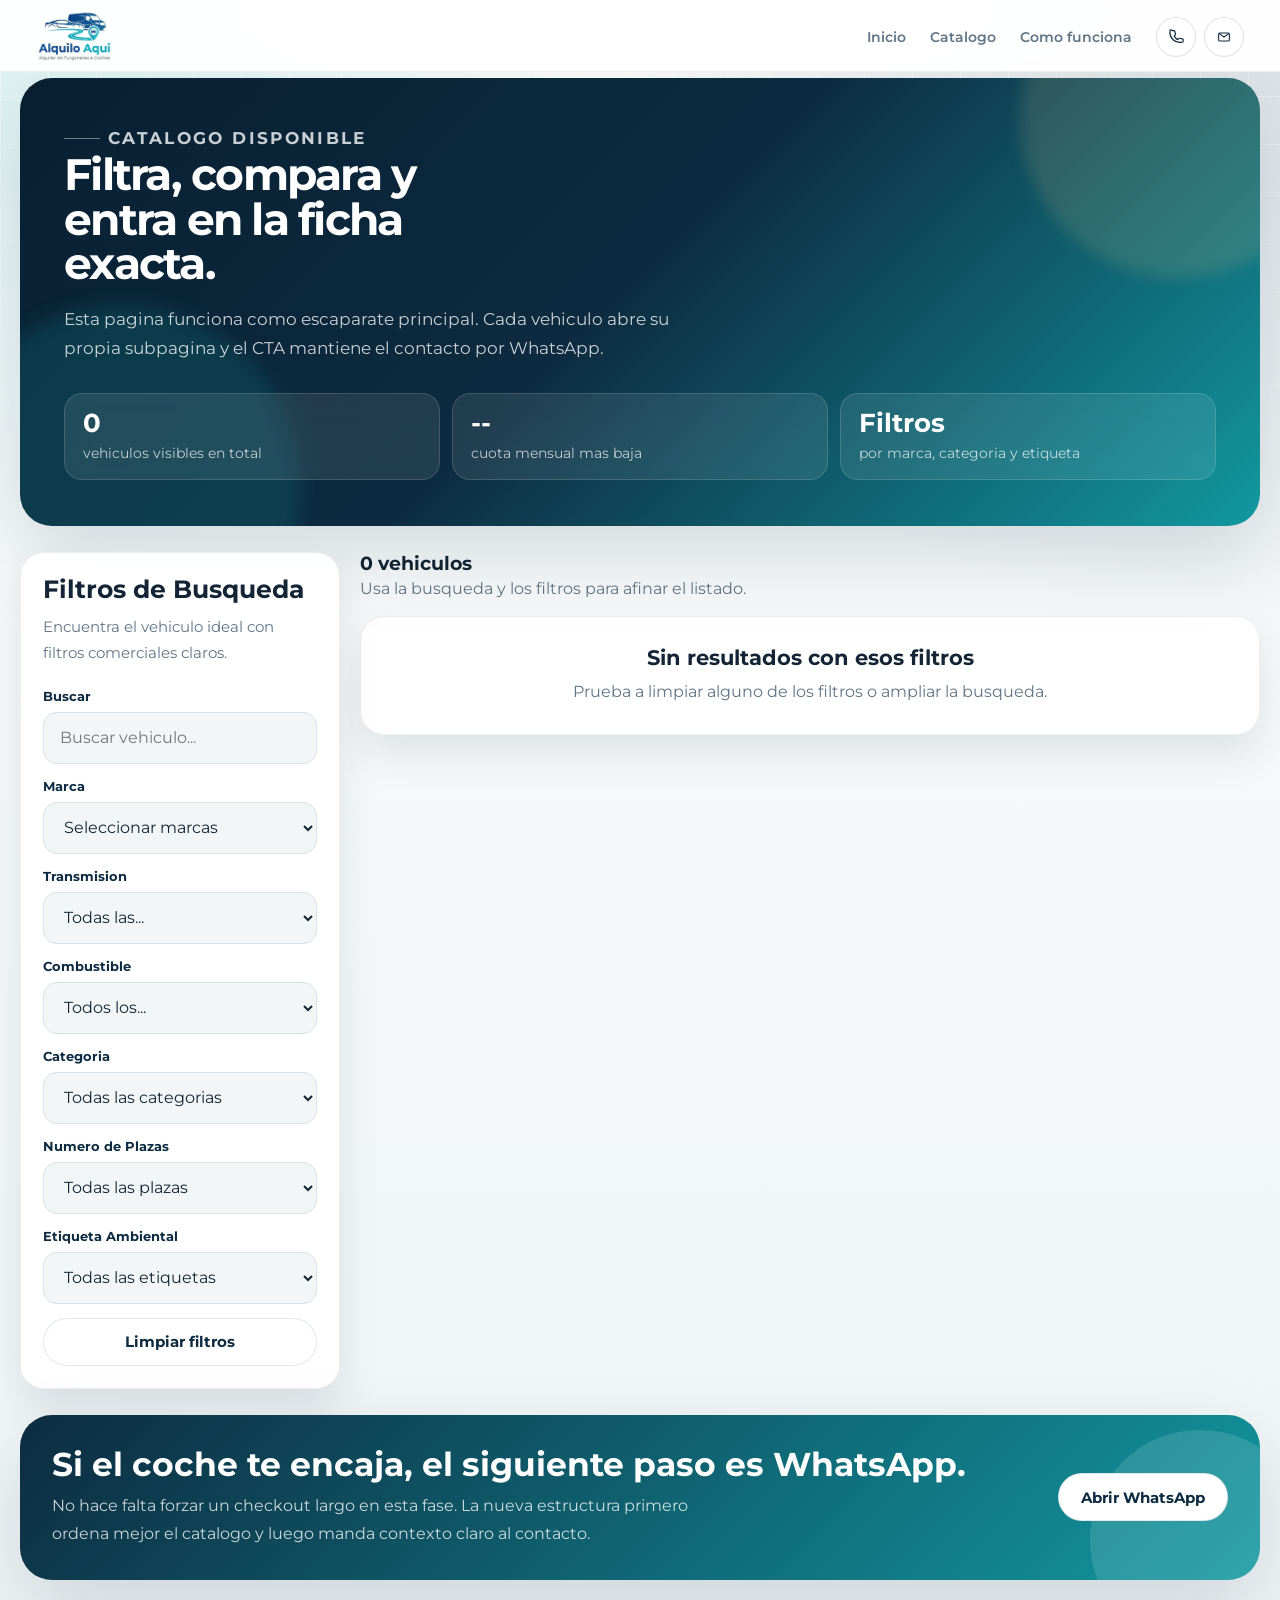
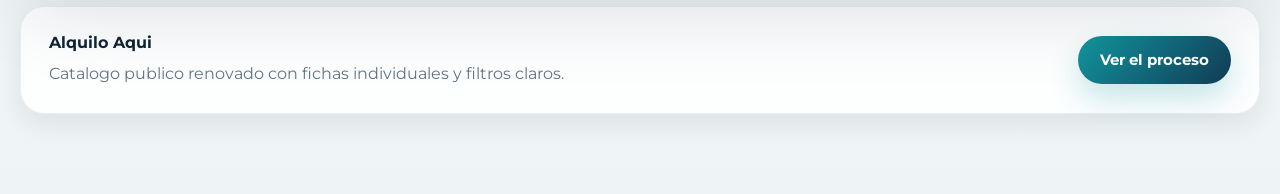
==== commit 6414c91c: "Atualiza home, catalogo e fichas publicas" ====
--- a/catalogo/index.html
+++ b/catalogo/index.html
@@ -6,7 +6,7 @@
   <title>Catalogo | Alquilo Aqui</title>
   <meta
     name="description"
-    content="Explora el catalogo de coches y furgonetas de Alquilo Aqui. Filtra por cuota mensual, marca, transmision, combustible, categoria, plazas y etiqueta ambiental."
+    content="Explora el catalogo de coches y furgonetas de Alquilo Aqui. Filtra por marca, transmision, combustible, categoria, plazas y etiqueta ambiental."
   >
   <link rel="preconnect" href="https://fonts.googleapis.com">
   <link rel="preconnect" href="https://fonts.gstatic.com" crossorigin>
@@ -14,9 +14,9 @@
     href="https://fonts.googleapis.com/css2?family=Montserrat:wght@400;500;600;700;800&display=swap"
     rel="stylesheet"
   >
-  <link rel="stylesheet" href="../public.css?v=20260427-model1">
+  <link rel="stylesheet" href="../public.css?v=20260428-availability-flag">
   <script src="../config.js" defer></script>
-  <script src="../public.js?v=20260427-model1" defer></script>
+  <script src="../public.js?v=20260428-availability-flag" defer></script>
 </head>
 <body data-page="catalog" data-root-prefix="../">
   <div class="site-shell">
@@ -95,7 +95,7 @@
             </div>
             <div class="stat-card">
               <strong>Filtros</strong>
-              <span>por precio, marca, categoria y etiqueta</span>
+              <span>por marca, categoria y etiqueta</span>
             </div>
           </div>
         </div>
@@ -111,18 +111,6 @@
               <label class="field">
                 <span>Buscar</span>
                 <input id="catalogSearch" type="search" placeholder="Buscar vehiculo...">
-              </label>
-
-              <label class="field">
-                <span>Cuota Mensual</span>
-                <div class="price-range-card">
-                  <input id="catalogMinPrice" type="range">
-                  <input id="catalogMaxPrice" type="range">
-                  <div class="price-range-values">
-                    <span>Desde: <strong id="catalogMinPriceLabel">0€</strong></span>
-                    <span>Hasta: <strong id="catalogMaxPriceLabel">0€</strong></span>
-                  </div>
-                </div>
               </label>
 
               <label class="field">
@@ -146,7 +134,7 @@
               </label>
 
               <label class="field">
-                <span>Nº de Plazas</span>
+                <span>Numero de Plazas</span>
                 <select id="catalogPassengers"></select>
               </label>
 
@@ -165,7 +153,7 @@
             <div class="results-head">
               <div>
                 <strong id="catalogCount">0 vehiculos</strong>
-                <p id="catalogMeta">Ajusta el rango de cuota y combina filtros para afinar la busqueda.</p>
+                <p id="catalogMeta">Usa la busqueda y los filtros para afinar el listado.</p>
               </div>
             </div>
 
@@ -173,7 +161,7 @@
 
             <div class="empty-panel is-hidden" id="catalogEmpty">
               <h3>Sin resultados con esos filtros</h3>
-              <p>Prueba a ampliar el rango de cuota o limpiar alguno de los filtros.</p>
+              <p>Prueba a limpiar alguno de los filtros o ampliar la busqueda.</p>
             </div>
           </div>
         </div>
--- a/public.css
+++ b/public.css
@@ -413,6 +413,7 @@
   border-radius: 34px;
   background: linear-gradient(180deg, #0f6689 0%, #1794bf 100%);
   box-shadow: var(--shadow-lg);
+  touch-action: pan-y;
 }
 
 .home-showcase-track {
@@ -432,6 +433,31 @@
   transition: transform 220ms ease, opacity 220ms ease, color 220ms ease, filter 220ms ease;
 }
 
+.home-showcase-image-link {
+  display: block;
+  width: 100%;
+  color: inherit;
+}
+
+.home-showcase-image {
+  position: relative;
+  display: flex;
+  align-items: center;
+  justify-content: center;
+  min-height: 144px;
+  padding: 10px 12px 20px;
+  border-radius: 26px;
+  background: linear-gradient(180deg, rgba(255, 255, 255, 0.08) 0%, rgba(255, 255, 255, 0.02) 100%);
+  transition: transform 180ms ease, background-color 180ms ease, box-shadow 180ms ease;
+}
+
+.home-showcase-image-link:hover .home-showcase-image,
+.home-showcase-image-link:focus-visible .home-showcase-image {
+  transform: translateY(-2px);
+  background: linear-gradient(180deg, rgba(255, 255, 255, 0.18) 0%, rgba(255, 255, 255, 0.08) 100%);
+  box-shadow: 0 16px 32px rgba(8, 31, 49, 0.16);
+}
+
 .home-showcase-slide img {
   width: min(100%, 220px);
   height: 120px;
@@ -439,6 +465,11 @@
   filter: drop-shadow(0 16px 18px rgba(8, 31, 49, 0.26));
 }
 
+.home-showcase-slide.is-active .home-showcase-image {
+  background: linear-gradient(180deg, rgba(255, 255, 255, 0.22) 0%, rgba(255, 255, 255, 0.08) 100%);
+  box-shadow: inset 0 1px 0 rgba(255, 255, 255, 0.16);
+}
+
 .home-showcase-slide.is-active {
   color: #ffffff;
   transform: translateY(10px) scale(1.08);
@@ -453,9 +484,30 @@
 }
 
 .home-showcase-name {
+  display: inline-flex;
+  align-items: center;
+  justify-content: center;
+  min-height: 36px;
+  padding: 0 12px;
+  border-radius: 999px;
   font-size: 0.92rem;
   font-weight: 700;
   text-align: center;
+}
+
+.home-showcase-selector {
+  display: inline-flex;
+  justify-content: center;
+  width: 100%;
+  padding: 0;
+  color: inherit;
+  background: transparent;
+}
+
+.home-showcase-selector:hover .home-showcase-name,
+.home-showcase-selector:focus-visible .home-showcase-name,
+.home-showcase-selector[aria-pressed="true"] .home-showcase-name {
+  background: rgba(255, 255, 255, 0.12);
 }
 
 .home-showcase-meta {
@@ -502,17 +554,28 @@
   gap: 8px;
 }
 
-.home-showcase-dots span {
+.home-showcase-dots button {
   width: 8px;
   height: 8px;
+  padding: 0;
   border-radius: 50%;
   background: rgba(255, 255, 255, 0.34);
-}
-
-.home-showcase-dots span.is-active {
+  transition: width 180ms ease, background-color 180ms ease;
+}
+
+.home-showcase-dots button.is-active,
+.home-showcase-dots button[aria-pressed="true"] {
   width: 24px;
   border-radius: 999px;
   background: rgba(255, 255, 255, 0.96);
+}
+
+.home-showcase-helper {
+  margin: -2px 0 0;
+  color: rgba(255, 255, 255, 0.78);
+  font-size: 0.86rem;
+  line-height: 1.5;
+  text-align: center;
 }
 
 .home-showcase-actions {
@@ -687,6 +750,11 @@
   background: #d8f7df;
 }
 
+.home-available-card-badge.is-unavailable {
+  color: #b14a2d;
+  background: #f5ddd4;
+}
+
 .home-available-card-price {
   position: absolute;
   top: 12px;
@@ -995,38 +1063,6 @@
 .field textarea {
   min-height: 120px;
   resize: vertical;
-}
-
-.price-range-card {
-  display: grid;
-  gap: 10px;
-  padding: 14px 16px;
-  border: 1px solid var(--line);
-  border-radius: var(--radius-sm);
-  background: var(--surface-muted);
-}
-
-.price-range-card input[type="range"] {
-  width: 100%;
-  min-height: auto;
-  padding: 0;
-  border: 0;
-  border-radius: 0;
-  background: transparent;
-  box-shadow: none;
-  accent-color: var(--navy-900);
-}
-
-.price-range-values {
-  display: flex;
-  justify-content: space-between;
-  gap: 12px;
-  color: var(--muted);
-  font-size: 0.88rem;
-}
-
-.price-range-values strong {
-  color: var(--navy-900);
 }
 
 .field input:focus,
@@ -1218,7 +1254,7 @@
 
 .vehicle-media {
   position: relative;
-  aspect-ratio: 16 / 10;
+  aspect-ratio: 16 / 9;
   overflow: hidden;
   background:
     linear-gradient(135deg, rgba(8, 31, 49, 0.94), rgba(18, 59, 85, 0.82)),
@@ -1241,35 +1277,65 @@
 
 .vehicle-type-badge {
   position: absolute;
-  top: 16px;
-  left: 16px;
+  top: 14px;
+  left: 14px;
   z-index: 1;
-  padding: 8px 12px;
+  padding: 6px 10px;
   border-radius: 999px;
   color: var(--navy-900);
-  font-size: 0.78rem;
+  font-size: 0.62rem;
   font-weight: 800;
   letter-spacing: 0.04em;
   text-transform: uppercase;
   background: rgba(255, 255, 255, 0.9);
 }
 
+.vehicle-price-badge {
+  position: absolute;
+  top: 14px;
+  right: 14px;
+  z-index: 1;
+  display: grid;
+  justify-items: end;
+  gap: 4px;
+  min-width: 96px;
+  padding: 10px 12px;
+  border-radius: 20px;
+  color: #ffffff;
+  background: linear-gradient(180deg, #1d9fe4 0%, #0b7daf 100%);
+  box-shadow: 0 18px 30px rgba(11, 125, 175, 0.24);
+}
+
+.vehicle-price-badge small {
+  font-size: 0.58rem;
+  font-weight: 700;
+  letter-spacing: 0.08em;
+  text-transform: uppercase;
+  opacity: 0.86;
+}
+
+.vehicle-price-badge strong {
+  font-size: 1.18rem;
+  line-height: 1;
+  letter-spacing: -0.04em;
+}
+
 .vehicle-body {
   display: grid;
-  gap: 16px;
-  padding: 22px;
+  gap: 13px;
+  padding: 18px;
 }
 
 .vehicle-top {
   display: flex;
   align-items: start;
   justify-content: space-between;
-  gap: 14px;
+  gap: 10px;
 }
 
 .vehicle-top h3 {
-  margin: 6px 0 0;
-  font-size: 1.28rem;
+  margin: 4px 0 0;
+  font-size: 1.02rem;
   line-height: 1.2;
 }
 
@@ -1280,27 +1346,18 @@
 
 .vehicle-location {
   color: var(--muted);
-  font-size: 0.85rem;
+  font-size: 0.68rem;
   font-weight: 700;
   letter-spacing: 0.04em;
   text-transform: uppercase;
 }
 
-.vehicle-price {
-  flex-shrink: 0;
-  color: var(--navy-900);
-  font-size: 1.45rem;
-  font-weight: 800;
-  text-align: right;
-}
-
-.vehicle-price span {
-  display: block;
-  margin-top: 2px;
+.vehicle-quote-meta {
+  margin: 8px 0 0;
   color: var(--muted);
   font-size: 0.72rem;
   font-weight: 700;
-  text-transform: uppercase;
+  line-height: 1.45;
 }
 
 .vehicle-summary {
@@ -1312,14 +1369,14 @@
 .spec-list {
   display: flex;
   flex-wrap: wrap;
-  gap: 8px;
+  gap: 6px;
 }
 
 .spec-list li,
 .feature-pills li {
-  padding: 8px 12px;
+  padding: 6px 10px;
   border-radius: 999px;
-  font-size: 0.82rem;
+  font-size: 0.66rem;
   font-weight: 700;
 }
 
@@ -1341,8 +1398,8 @@
 
 .availability-panel {
   display: grid;
-  gap: 10px;
-  padding: 16px;
+  gap: 8px;
+  padding: 14px;
   border-radius: var(--radius-md);
   background: linear-gradient(180deg, #f8fbfb 0%, #eef5f6 100%);
 }
@@ -1351,9 +1408,9 @@
   display: inline-flex;
   align-items: center;
   width: fit-content;
-  padding: 7px 12px;
+  padding: 6px 10px;
   border-radius: 999px;
-  font-size: 0.76rem;
+  font-size: 0.62rem;
   font-weight: 800;
   letter-spacing: 0.08em;
   text-transform: uppercase;
@@ -1377,14 +1434,20 @@
 .availability-copy {
   margin: 0;
   color: var(--muted);
-  font-size: 0.9rem;
+  font-size: 0.72rem;
   line-height: 1.65;
 }
 
 .vehicle-actions {
   display: flex;
   flex-wrap: wrap;
-  gap: 10px;
+  gap: 8px;
+}
+
+.vehicle-actions .button {
+  min-height: 42px;
+  padding: 0 18px;
+  font-size: 0.8rem;
 }
 
 .catalog-layout {
@@ -1750,12 +1813,6 @@
   display: grid;
   gap: 16px;
   margin-top: 20px;
-}
-
-.vehicle-detail-description p {
-  margin: 0;
-  color: var(--muted);
-  line-height: 1.78;
 }
 
 .vehicle-detail-feature-list {
@@ -2389,3 +2446,146 @@
     grid-auto-columns: minmax(210px, 210px);
   }
 }
+
+@media (max-width: 760px) {
+  body[data-device="mobile"] .home-intro-pills {
+    gap: 10px;
+  }
+
+  body[data-device="mobile"] .home-intro-pill {
+    width: 100%;
+  }
+
+  body[data-device="mobile"] .home-showcase {
+    padding: 26px 18px 24px;
+    border-radius: 28px;
+    background: linear-gradient(180deg, #0d597a 0%, #1589b2 62%, #4bc3d7 100%);
+  }
+
+  body[data-device="mobile"] .home-showcase-track {
+    display: block;
+    margin: 0 auto;
+  }
+
+  body[data-device="mobile"] .home-showcase-slide,
+  body[data-device="mobile"] .home-showcase-slide.is-active {
+    gap: 0;
+    opacity: 1;
+    transform: none;
+  }
+
+  body[data-device="mobile"] .home-showcase-image {
+    min-height: 236px;
+    padding: 18px 16px 24px;
+    border-radius: 24px;
+    background: linear-gradient(180deg, rgba(255, 255, 255, 0.2) 0%, rgba(255, 255, 255, 0.08) 100%);
+  }
+
+  body[data-device="mobile"] .home-showcase-slide img {
+    width: min(100%, 320px);
+    height: 180px;
+  }
+
+  body[data-device="mobile"] .home-showcase-meta {
+    gap: 12px;
+    margin-top: 14px;
+  }
+
+  body[data-device="mobile"] .home-showcase-meta h2 {
+    font-size: clamp(1.8rem, 8vw, 2.5rem);
+  }
+
+  body[data-device="mobile"] .home-showcase-price {
+    width: 100%;
+    justify-content: center;
+    flex-wrap: wrap;
+  }
+
+  body[data-device="mobile"] .home-showcase-helper {
+    max-width: 26ch;
+  }
+
+  body[data-device="mobile"] .home-carousel-arrow {
+    display: inline-flex;
+    top: 150px;
+    width: 44px;
+    height: 44px;
+    font-size: 1.7rem;
+    background: rgba(8, 31, 49, 0.28);
+    border-color: rgba(255, 255, 255, 0.22);
+    backdrop-filter: blur(12px);
+    -webkit-backdrop-filter: blur(12px);
+  }
+
+  body[data-device="mobile"] .home-carousel-arrow.prev {
+    left: 10px;
+  }
+
+  body[data-device="mobile"] .home-carousel-arrow.next {
+    right: 10px;
+  }
+
+  body[data-device="mobile"] .home-available {
+    padding-top: 10px;
+  }
+
+  body[data-device="mobile"] .home-available-toolbar {
+    align-items: stretch;
+    gap: 14px;
+  }
+
+  body[data-device="mobile"] .home-available-summary {
+    display: grid;
+    grid-template-columns: repeat(2, minmax(0, 1fr));
+    width: 100%;
+  }
+
+  body[data-device="mobile"] .home-available-summary span {
+    justify-content: flex-start;
+    align-items: flex-start;
+    flex-direction: column;
+    min-height: 58px;
+    padding: 10px 12px;
+    border-radius: 16px;
+  }
+
+  body[data-device="mobile"] .home-available-controls {
+    align-self: flex-end;
+  }
+
+  body[data-device="mobile"] .home-available-track {
+    grid-auto-columns: minmax(82vw, 82vw);
+    gap: 14px;
+    padding: 2px 2px 10px;
+    scroll-snap-type: x mandatory;
+  }
+
+  body[data-device="mobile"] .home-available-card {
+    gap: 12px;
+    padding: 14px;
+  }
+}
+
+@media (max-width: 540px) {
+  body[data-device="mobile"] .home-showcase {
+    padding: 24px 16px 22px;
+  }
+
+  body[data-device="mobile"] .home-showcase-image {
+    min-height: 212px;
+  }
+
+  body[data-device="mobile"] .home-carousel-arrow {
+    top: 138px;
+    width: 40px;
+    height: 40px;
+  }
+
+  body[data-device="mobile"] .home-available-summary {
+    grid-template-columns: 1fr;
+  }
+
+  body[data-device="mobile"] .home-available-track {
+    grid-auto-columns: minmax(88vw, 88vw);
+  }
+}
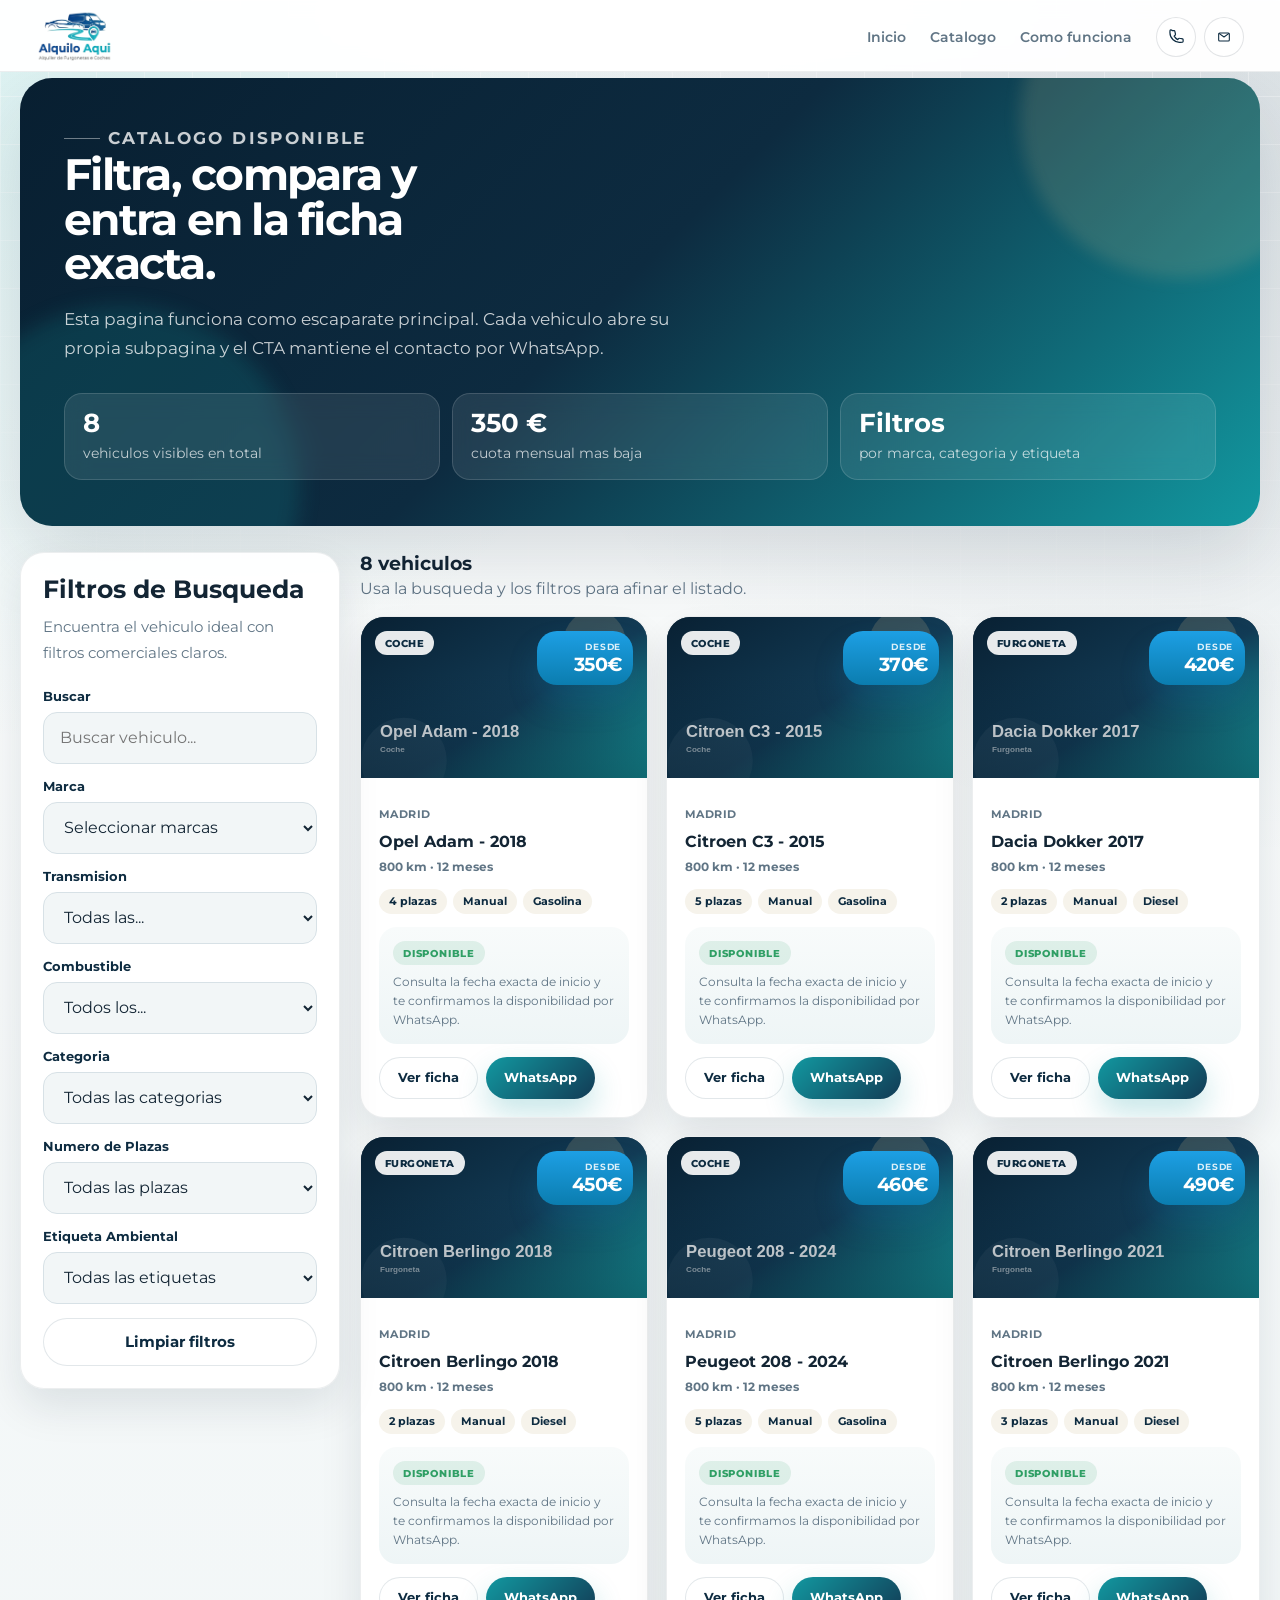
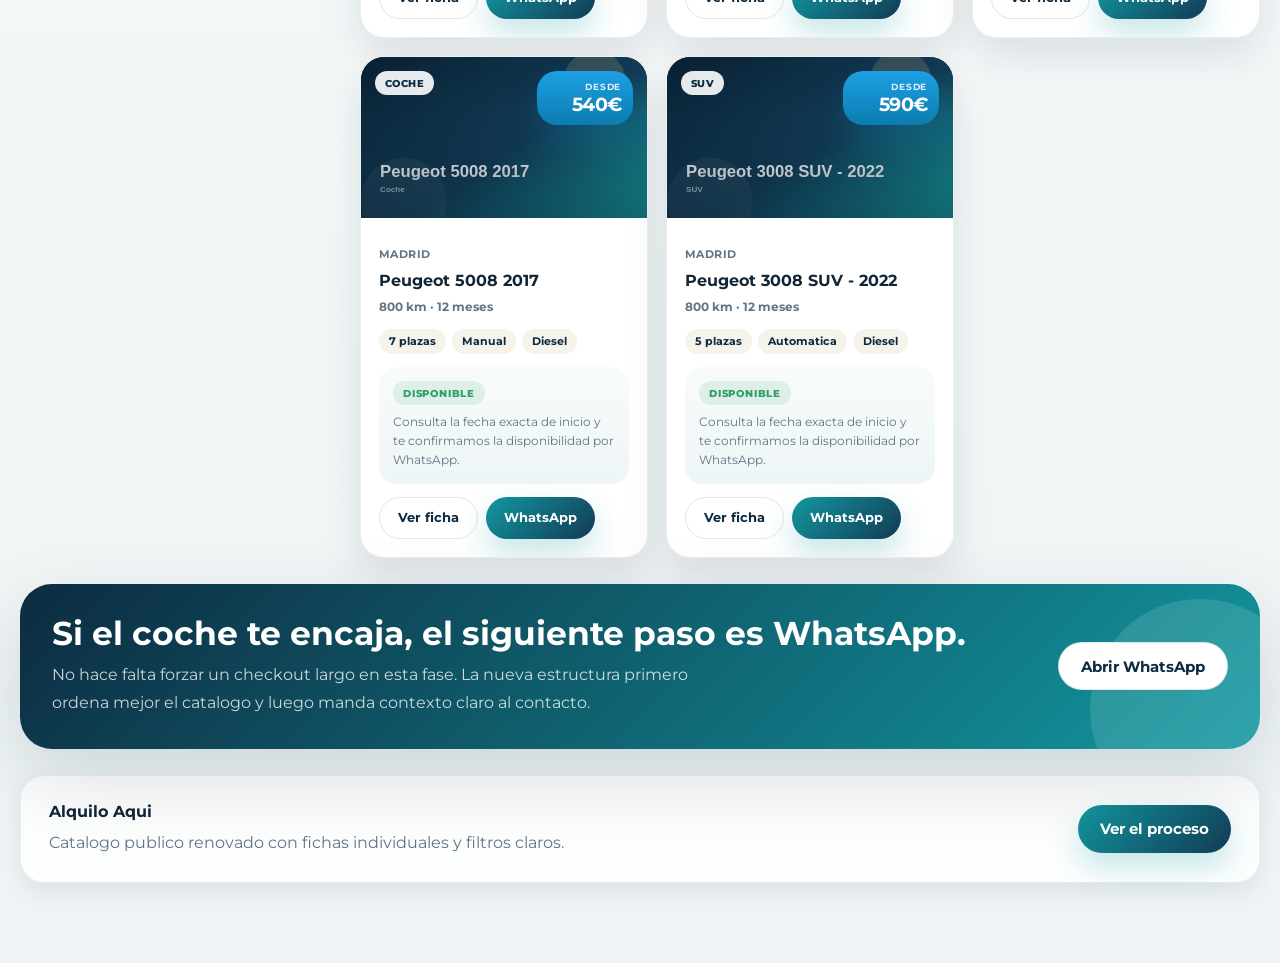
==== commit 69b7b9aa: "Actualiza catalogo y desactiva cobertura de riesgo" ====
--- a/catalogo/index.html
+++ b/catalogo/index.html
@@ -16,7 +16,7 @@
   >
   <link rel="stylesheet" href="../public.css?v=20260428-availability-flag">
   <script src="../config.js" defer></script>
-  <script src="../public.js?v=20260428-availability-flag" defer></script>
+  <script src="../public.js?v=20260626-catalog-prices-iva" defer></script>
 </head>
 <body data-page="catalog" data-root-prefix="../">
   <div class="site-shell">
--- a/public.css
+++ b/public.css
@@ -1663,6 +1663,7 @@
 
 .vehicle-detail-left,
 .vehicle-quote-panel {
+  min-width: 0;
   border: 1px solid rgba(19, 37, 52, 0.08);
   border-radius: var(--radius-lg);
   background: #ffffff;
@@ -1865,11 +1866,16 @@
   gap: 14px;
 }
 
+.vehicle-quote-version-top > div {
+  min-width: 0;
+}
+
 .vehicle-quote-version-top strong {
   display: block;
   color: var(--navy-900);
   font-size: 1.06rem;
   line-height: 1.4;
+  overflow-wrap: anywhere;
 }
 
 .vehicle-quote-version-tags {
@@ -2010,6 +2016,10 @@
   justify-content: space-between;
   gap: 14px;
   background: linear-gradient(180deg, #e8f5fb 0%, #f4fbff 100%);
+}
+
+.vehicle-quote-total-card > div:first-child {
+  min-width: 0;
 }
 
 .vehicle-quote-total-label,
@@ -2383,6 +2393,133 @@
   .home-carousel-arrow {
     display: none;
   }
+
+  body[data-page="model"] .site-shell {
+    width: min(100% - 12px, 1240px);
+    padding-bottom: 42px;
+  }
+
+  body[data-page="model"] .section {
+    margin-top: 18px;
+  }
+
+  body[data-page="model"] .vehicle-detail-page {
+    gap: 14px;
+  }
+
+  body[data-page="model"] .vehicle-detail-left,
+  body[data-page="model"] .vehicle-quote-panel {
+    padding: 16px;
+    border-radius: 22px;
+  }
+
+  body[data-page="model"] .vehicle-detail-header {
+    gap: 10px;
+    margin-bottom: 14px;
+  }
+
+  body[data-page="model"] .vehicle-detail-header h1 {
+    font-size: clamp(1.8rem, 8vw, 2.5rem);
+  }
+
+  body[data-page="model"] .vehicle-detail-stage {
+    border-radius: 18px;
+  }
+
+  body[data-page="model"] .vehicle-detail-stage img {
+    padding: 16px;
+  }
+
+  body[data-page="model"] .vehicle-detail-stage-count {
+    right: 10px;
+    bottom: 10px;
+    min-height: 30px;
+    padding: 0 10px;
+    font-size: 0.74rem;
+  }
+
+  body[data-page="model"] .vehicle-detail-thumb-strip {
+    gap: 8px;
+  }
+
+  body[data-page="model"] .vehicle-detail-thumb {
+    flex-basis: 72px;
+    border-radius: 16px;
+  }
+
+  body[data-page="model"] .vehicle-detail-spec-card {
+    padding: 14px;
+  }
+
+  body[data-page="model"] .vehicle-detail-feature-list {
+    gap: 8px;
+  }
+
+  body[data-page="model"] .vehicle-detail-feature-list li {
+    max-width: 100%;
+    overflow-wrap: anywhere;
+  }
+
+  body[data-page="model"] .vehicle-quote-version-card,
+  body[data-page="model"] .vehicle-quote-total-card,
+  body[data-page="model"] .vehicle-quote-section {
+    padding: 14px;
+    border-radius: 18px;
+  }
+
+  body[data-page="model"] .vehicle-quote-version-tags {
+    gap: 6px;
+  }
+
+  body[data-page="model"] .vehicle-quote-version-tags span {
+    min-height: 26px;
+    font-size: 0.72rem;
+  }
+
+  body[data-page="model"] .vehicle-quote-availability-badge {
+    white-space: normal;
+    text-align: center;
+  }
+
+  body[data-page="model"] .vehicle-quote-term-option,
+  body[data-page="model"] .vehicle-quote-mileage-option,
+  body[data-page="model"] .vehicle-quote-coverage-option {
+    min-height: 96px;
+    padding: 14px;
+  }
+
+  body[data-page="model"] .vehicle-quote-total-card {
+    gap: 10px;
+  }
+
+  body[data-page="model"] .vehicle-quote-total-price {
+    flex-wrap: wrap;
+    min-width: 0;
+  }
+
+  body[data-page="model"] .vehicle-quote-total-price strong {
+    font-size: clamp(1.75rem, 10vw, 2.3rem);
+  }
+
+  body[data-page="model"] .vehicle-quote-breakdown,
+  body[data-page="model"] .vehicle-quote-availability-copy,
+  body[data-page="model"] .vehicle-quote-phone-note {
+    font-size: 0.94rem;
+  }
+
+  body[data-page="model"] .vehicle-quote-benefits li {
+    font-size: 0.88rem;
+  }
+
+  body[data-page="model"] .vehicle-quote-trust {
+    gap: 8px;
+  }
+
+  body[data-page="model"] .vehicle-quote-trust span {
+    min-height: 32px;
+    padding: 0 10px;
+    font-size: 0.72rem;
+  }
 }
 
 @media (max-width: 540px) {
@@ -2444,6 +2581,41 @@
 
   .home-available-track {
     grid-auto-columns: minmax(210px, 210px);
+  }
+
+  body[data-page="model"] .site-shell {
+    width: min(100% - 10px, 1240px);
+  }
+
+  body[data-page="model"] .vehicle-detail-left,
+  body[data-page="model"] .vehicle-quote-panel {
+    padding: 14px;
+  }
+
+  body[data-page="model"] .vehicle-detail-header h1 {
+    font-size: clamp(1.6rem, 9vw, 2.1rem);
+  }
+
+  body[data-page="model"] .vehicle-detail-pill {
+    min-height: 28px;
+    padding: 0 10px;
+    font-size: 0.72rem;
+  }
+
+  body[data-page="model"] .vehicle-detail-stage {
+    aspect-ratio: 5 / 4;
+  }
+
+  body[data-page="model"] .vehicle-detail-stage img {
+    padding: 14px;
+  }
+
+  body[data-page="model"] .vehicle-quote-term-grid {
+    grid-template-columns: 1fr;
+  }
+
+  body[data-page="model"] .vehicle-quote-total-price strong {
+    font-size: clamp(1.6rem, 11vw, 2.05rem);
   }
 }
 
